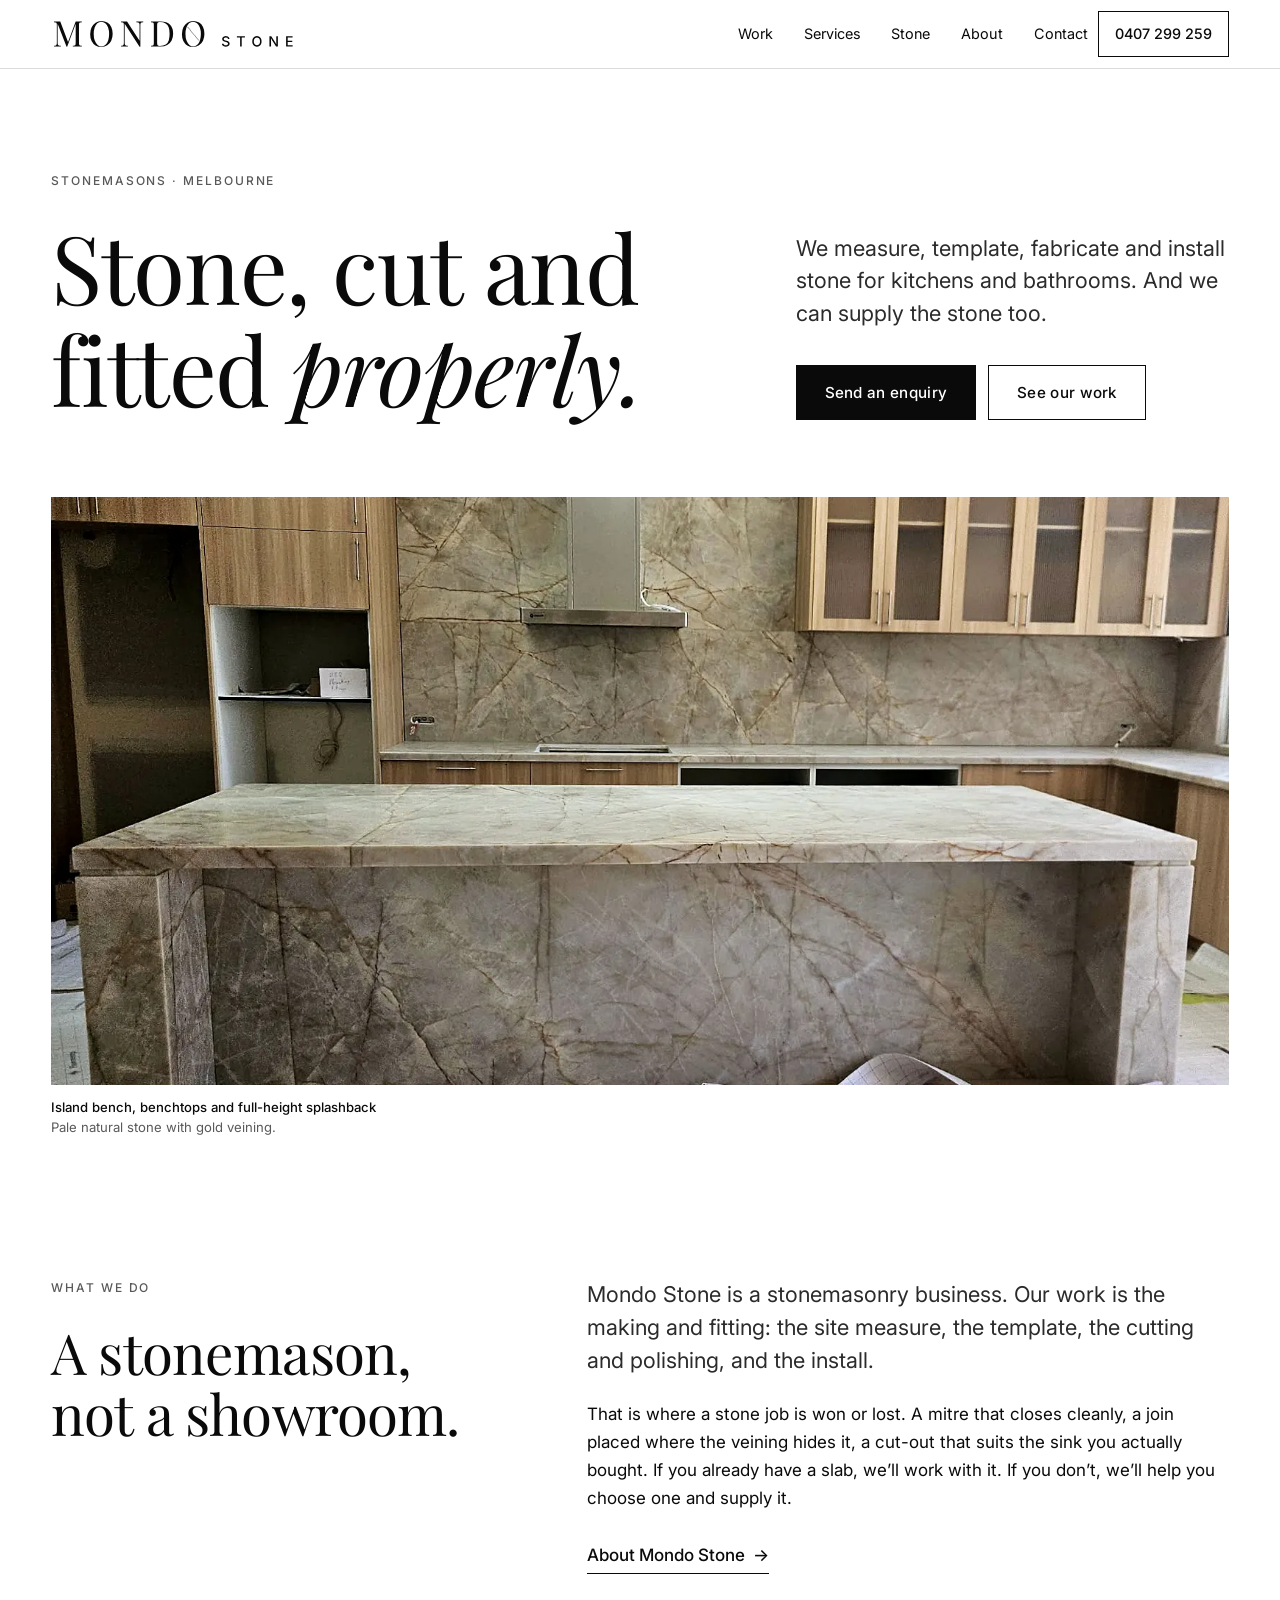
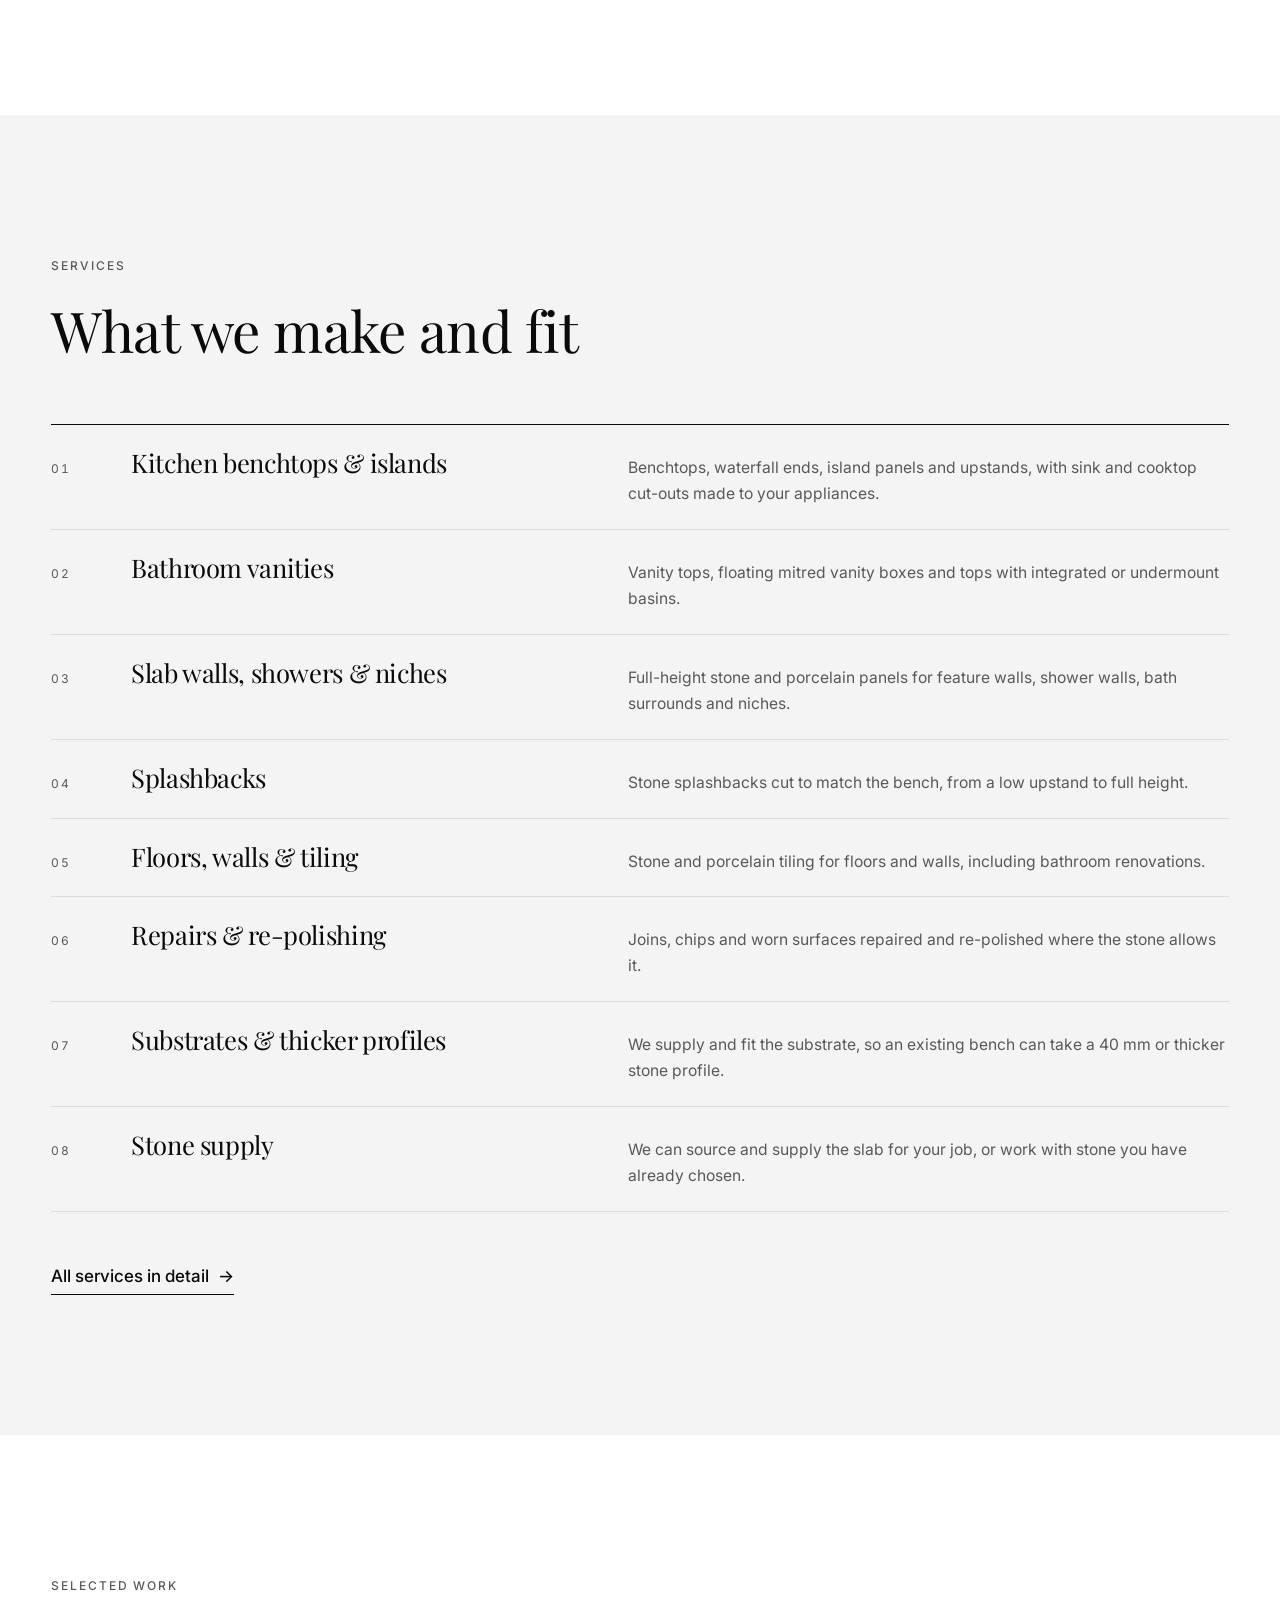
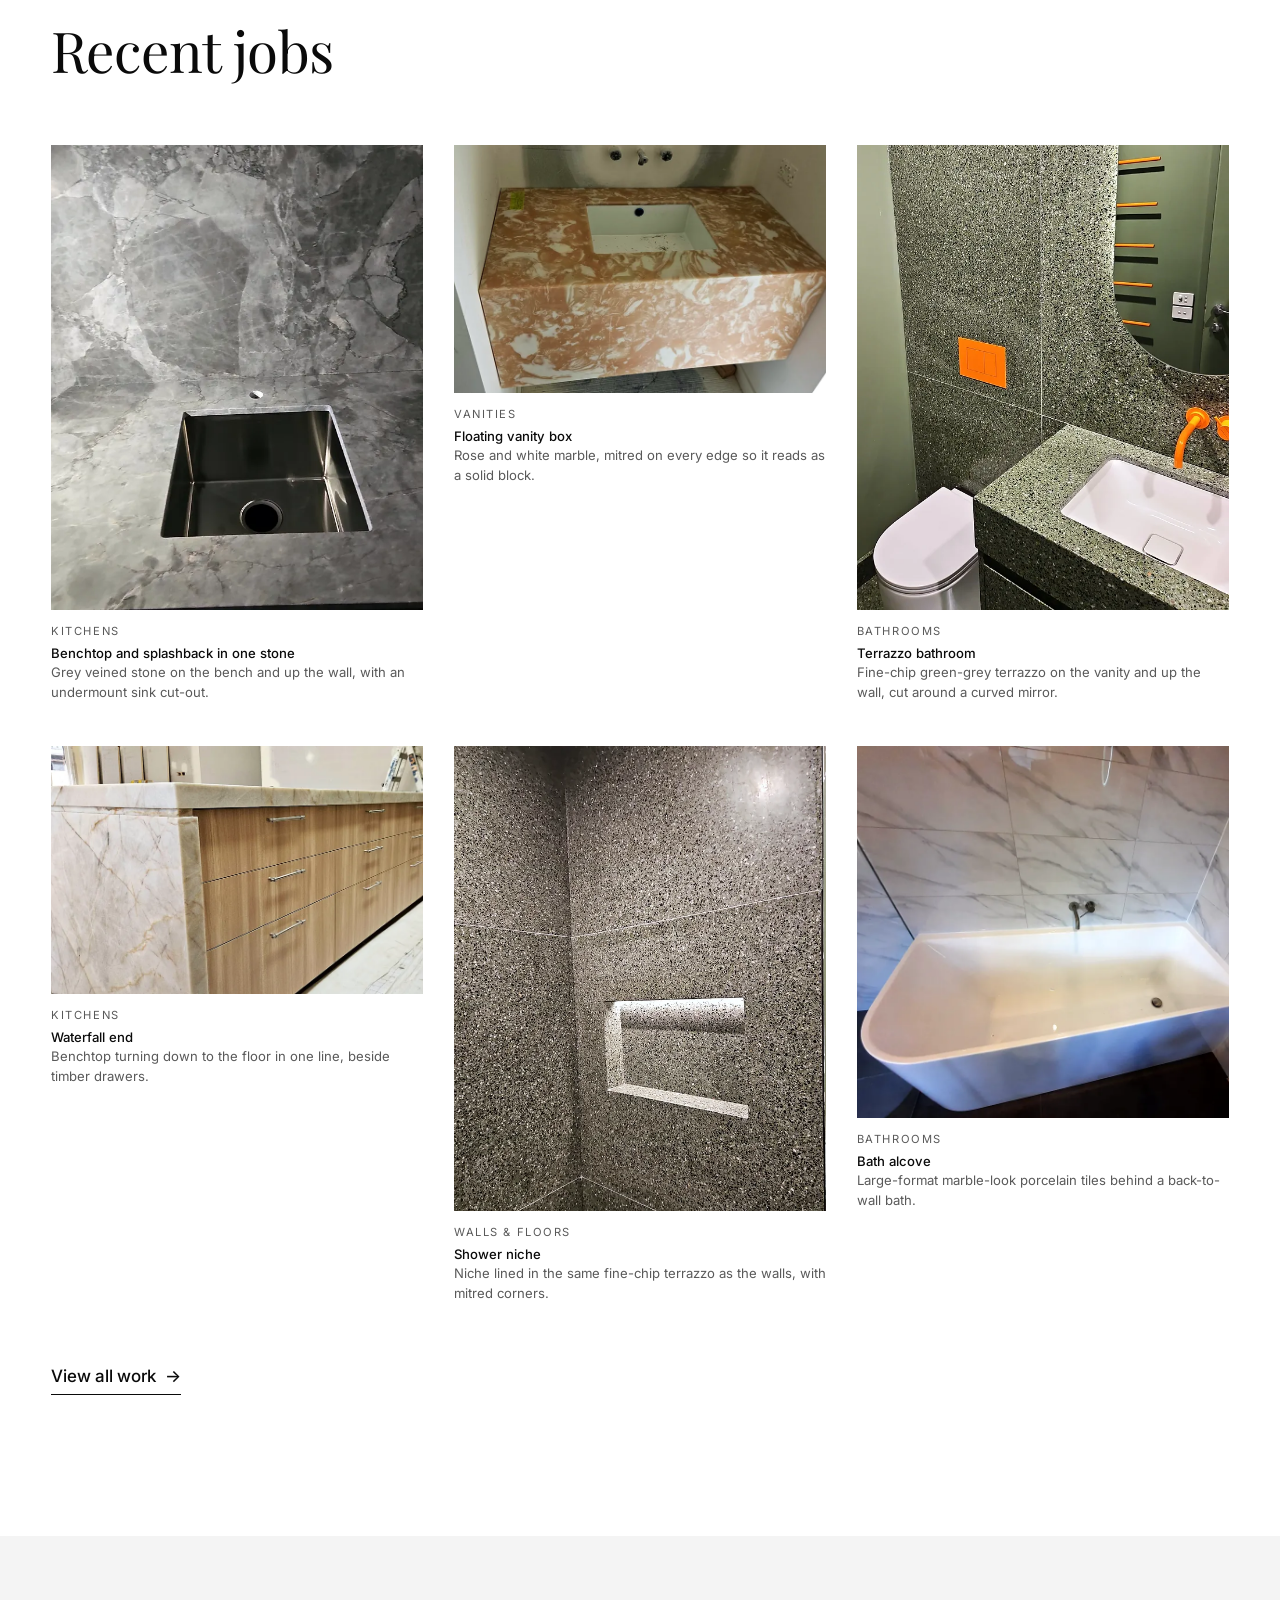
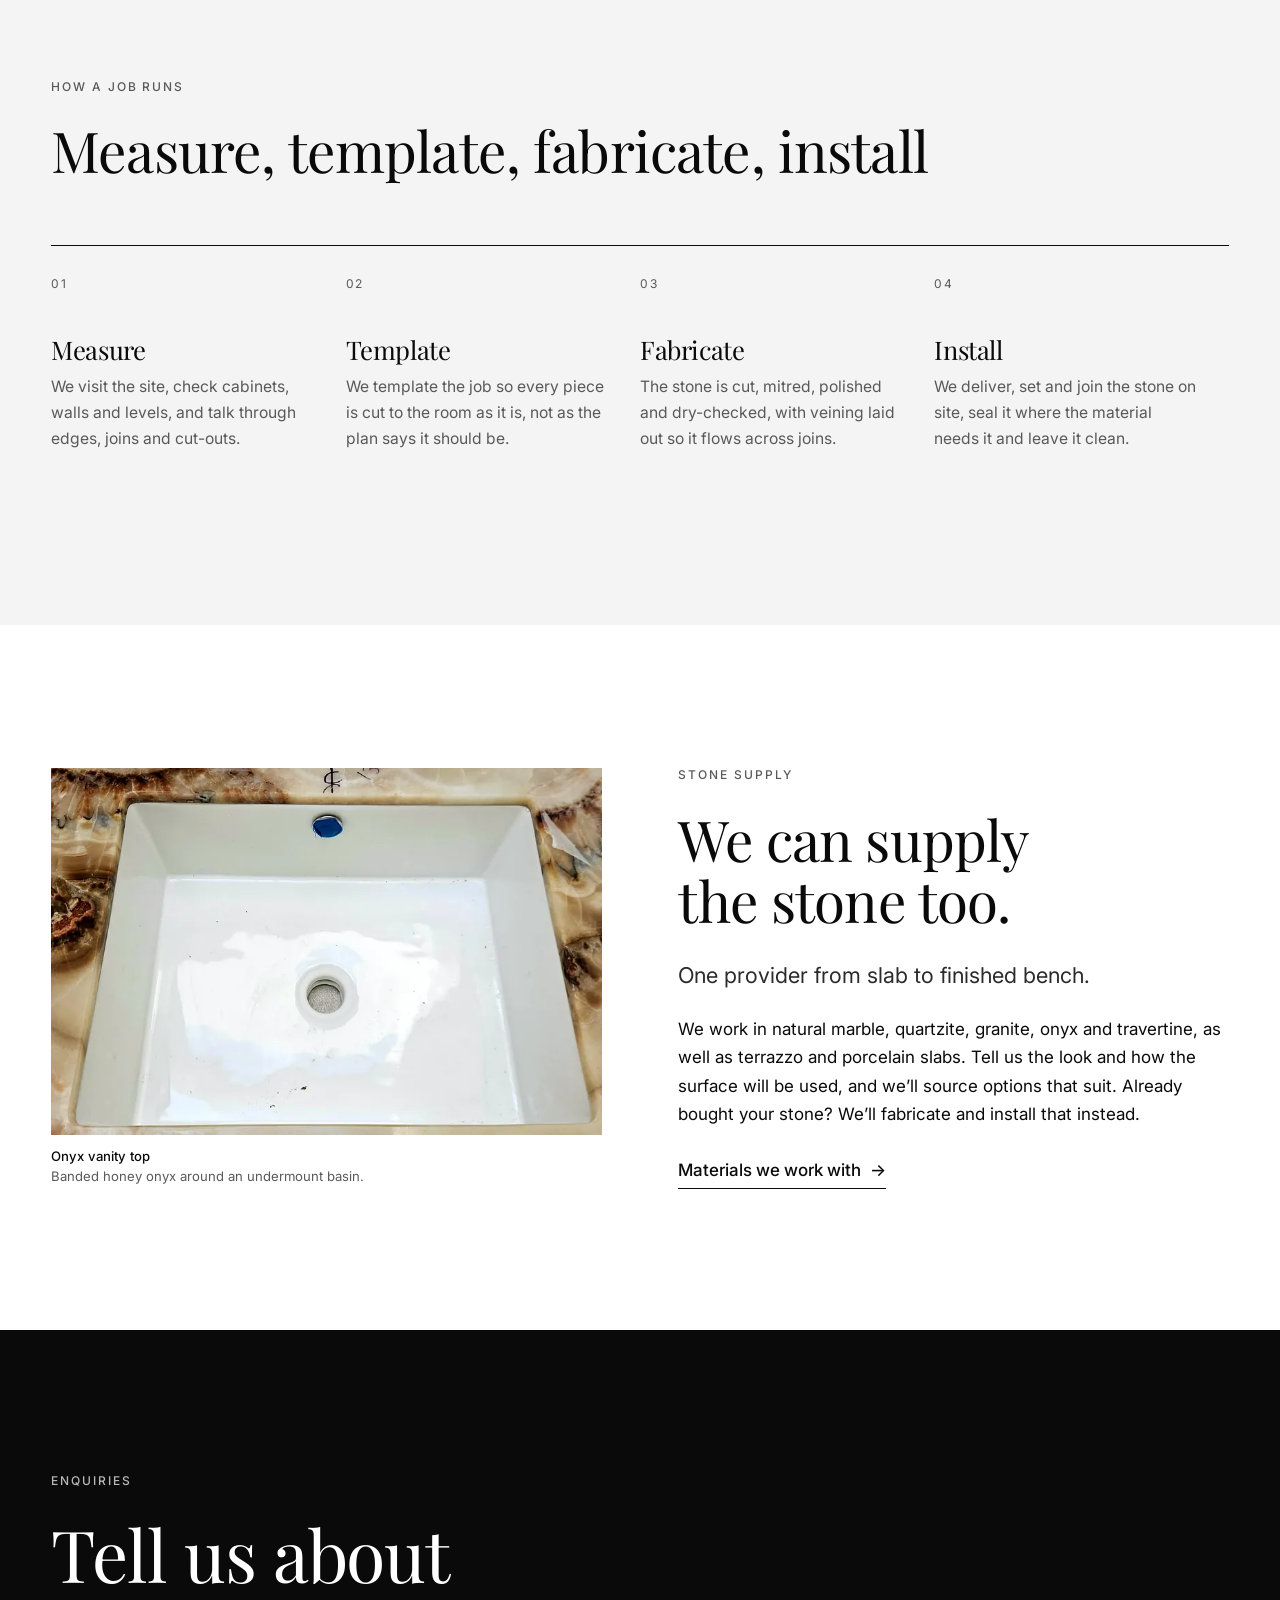
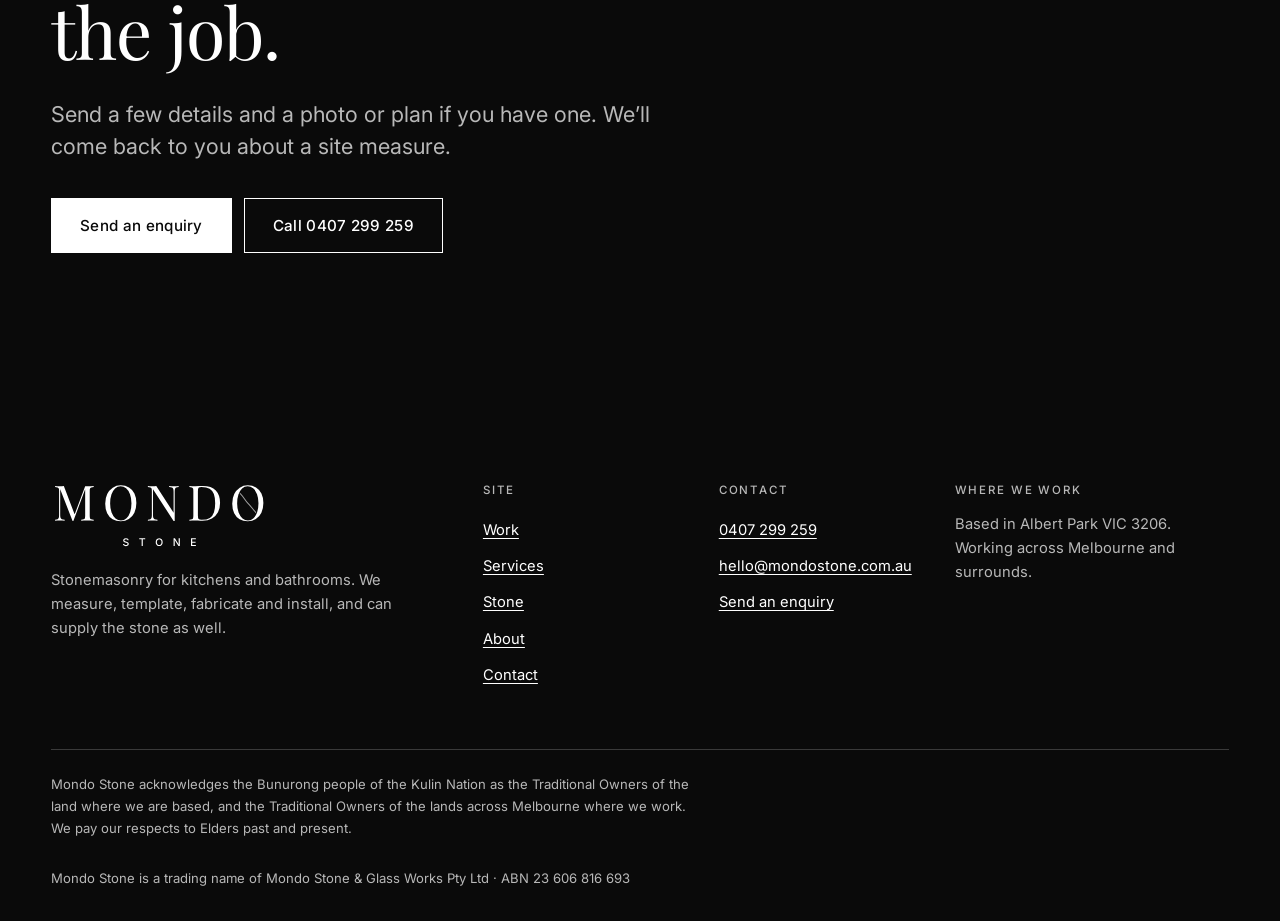
==== index.html @ 9816a2b5 "Mondo Stone website preview (noindex) Co-Authored-By: Claude Opus 5.5 <noreply@anthropic.com>" ====
<!doctype html>
<html lang="en-AU">
<head>
<meta charset="utf-8">
<meta name="robots" content="noindex, nofollow">
<meta name="viewport" content="width=device-width, initial-scale=1">
<title>Mondo Stone — Stonemasons, Melbourne | Benchtops, vanities &amp; slab walls</title>
<meta name="description" content="Mondo Stone measures, templates, fabricates and installs natural stone and porcelain benchtops, vanities, splashbacks and slab walls across Melbourne. We can supply the stone too.">
<!-- TODO confirm domain: https://mondostone.com.au is a placeholder used in canonical, Open Graph, JSON-LD, robots.txt and sitemap.xml -->
<link rel="canonical" href="https://mondostone.com.au/">
<meta name="theme-color" content="#ffffff">
<meta property="og:type" content="website">
<meta property="og:site_name" content="Mondo Stone">
<meta property="og:locale" content="en_AU">
<meta property="og:title" content="Mondo Stone — Stonemasons, Melbourne | Benchtops, vanities &amp;amp; slab walls">
<meta property="og:description" content="Mondo Stone measures, templates, fabricates and installs natural stone and porcelain benchtops, vanities, splashbacks and slab walls across Melbourne. We can supply the stone too.">
<meta property="og:url" content="https://mondostone.com.au/">
<meta property="og:image" content="https://mondostone.com.au/images/og-image.jpg">
<meta property="og:image:width" content="1200">
<meta property="og:image:height" content="630">
<meta property="og:image:alt" content="Kitchen island, benchtops and splashback in pale gold-veined stone, installed by Mondo Stone">
<meta name="twitter:card" content="summary_large_image">
<link rel="icon" href="favicon.svg" type="image/svg+xml">
<link rel="preconnect" href="https://fonts.googleapis.com">
<link rel="preconnect" href="https://fonts.gstatic.com" crossorigin>
<link href="https://fonts.googleapis.com/css2?family=Inter:wght@400;500;600&amp;family=Playfair+Display:ital,wght@0,400;1,400&amp;display=swap" rel="stylesheet">
<link rel="stylesheet" href="css/site.css">
<script type="application/ld+json">{
 "@context": "https://schema.org",
 "@type": "LocalBusiness",
 "@id": "https://mondostone.com.au/#business",
 "name": "Mondo Stone",
 "url": "https://mondostone.com.au",
 "telephone": "+61407299259",
 "description": "Stonemasonry in Melbourne: measure, template, fabricate and install natural stone and porcelain benchtops, vanities, splashbacks and slab walls. Stone supplied on request.",
 "image": "https://mondostone.com.au/images/og-image.jpg",
 "address": {
  "@type": "PostalAddress",
  "addressLocality": "Albert Park",
  "addressRegion": "VIC",
  "postalCode": "3206",
  "addressCountry": "AU"
 },
 "areaServed": {
  "@type": "City",
  "name": "Melbourne"
 },
 "taxID": "ABN 23 606 816 693"
}</script>
</head>
<body>
<a class="skip" href="#main">Skip to content</a>
<header class="site-header">
  <div class="wrap">
    <a class="brand" href="index.html"><img src="images/logo/mondo-stone-logo-inline.svg" alt="Mondo Stone, home" width="244" height="28"></a>
    <div class="header-right">
      <nav class="nav" id="site-nav" aria-label="Main"><ul><li><a href="work.html">Work</a></li><li><a href="services.html">Services</a></li><li><a href="stone.html">Stone</a></li><li><a href="about.html">About</a></li><li><a href="contact.html">Contact</a></li></ul></nav>
      <a class="header-phone" href="tel:+61407299259" aria-label="Call Mondo Stone on 0407 299 259">0407 299 259</a>
      <button class="menu-toggle" type="button" aria-controls="site-nav" aria-expanded="false" aria-label="Menu"><svg viewBox="0 0 24 24" fill="none" stroke="currentColor" stroke-width="1.5" aria-hidden="true"><path d="M3 7h18M3 12h18M3 17h18"/></svg></button>
    </div>
  </div>
</header>
<main id="main">
<section class="hero" aria-labelledby="hero-h">
  <div class="wrap">
    <div class="hero-grid">
      <div>
        <span class="label">Stonemasons · Melbourne</span>
        <h1 id="hero-h">Stone, cut and fitted <em>properly.</em></h1>
      </div>
      <div>
        <p class="lede">We measure, template, fabricate and install stone for kitchens and bathrooms. And we can supply the stone too.</p>
        <div class="btn-row"><a class="btn" href="contact.html">Send an enquiry</a><a class="btn btn--ghost" href="work.html">See our work</a></div>
      </div>
    </div>
  </div>
  <figure class="hero-figure wrap">
    <picture><source type="image/webp" srcset="images/kitchen-island-stone-splashback-800.webp 800w, images/kitchen-island-stone-splashback.webp 1600w" sizes="(min-width:1280px) 1170px, 100vw"><img src="images/kitchen-island-stone-splashback.jpg" srcset="images/kitchen-island-stone-splashback-800.jpg 800w, images/kitchen-island-stone-splashback.jpg 1600w" sizes="(min-width:1280px) 1170px, 100vw" width="1600" height="800" alt="Kitchen with a long island bench, perimeter benchtops and a full-height splashback in pale stone with gold veining, set against timber cabinetry." fetchpriority="high" decoding="async"></picture>
    <figcaption><strong>Island bench, benchtops and full-height splashback</strong>Pale natural stone with gold veining.</figcaption>
  </figure>
</section>

<section class="section" aria-labelledby="intro-h">
  <div class="wrap split">
    <div><span class="label">What we do</span><h2 id="intro-h">A stonemason, not a showroom.</h2></div>
    <div>
      <p class="lede">Mondo Stone is a stonemasonry business. Our work is the making and fitting: the site measure, the template, the cutting and polishing, and the install.</p>
      <p style="margin-top:1.5rem">That is where a stone job is won or lost. A mitre that closes cleanly, a join placed where the veining hides it, a cut-out that suits the sink you actually bought. If you already have a slab, we’ll work with it. If you don’t, we’ll help you choose one and supply it.</p>
      <p><a class="arrow-link" href="about.html">About Mondo Stone</a></p>
    </div>
  </div>
</section>

<section class="section section--alt" aria-labelledby="services-h">
  <div class="wrap">
    <span class="label">Services</span>
    <h2 id="services-h" style="margin-bottom:clamp(32px,5vw,64px)">What we make and fit</h2>
    <ol class="index-list"><li class="reveal"><span class="n" aria-hidden="true">01</span><h3>Kitchen benchtops &amp; islands</h3><p>Benchtops, waterfall ends, island panels and upstands, with sink and cooktop cut-outs made to your appliances.</p></li><li class="reveal"><span class="n" aria-hidden="true">02</span><h3>Bathroom vanities</h3><p>Vanity tops, floating mitred vanity boxes and tops with integrated or undermount basins.</p></li><li class="reveal"><span class="n" aria-hidden="true">03</span><h3>Slab walls, showers &amp; niches</h3><p>Full-height stone and porcelain panels for feature walls, shower walls, bath surrounds and niches.</p></li><li class="reveal"><span class="n" aria-hidden="true">04</span><h3>Splashbacks</h3><p>Stone splashbacks cut to match the bench, from a low upstand to full height.</p></li><li class="reveal"><span class="n" aria-hidden="true">05</span><h3>Floors, walls &amp; tiling</h3><p>Stone and porcelain tiling for floors and walls, including bathroom renovations.</p></li><li class="reveal"><span class="n" aria-hidden="true">06</span><h3>Repairs &amp; re-polishing</h3><p>Joins, chips and worn surfaces repaired and re-polished where the stone allows it.</p></li><li class="reveal"><span class="n" aria-hidden="true">07</span><h3>Substrates &amp; thicker profiles</h3><p>We supply and fit the substrate, so an existing bench can take a 40&nbsp;mm or thicker stone profile.</p></li><li class="reveal"><span class="n" aria-hidden="true">08</span><h3>Stone supply</h3><p>We can source and supply the slab for your job, or work with stone you have already chosen.</p></li></ol>
    <p style="margin-top:2.5rem"><a class="arrow-link" href="services.html">All services in detail</a></p>
  </div>
</section>

<section class="section" aria-labelledby="work-h">
  <div class="wrap">
    <span class="label">Selected work</span>
    <h2 id="work-h" style="margin-bottom:clamp(32px,5vw,64px)">Recent jobs</h2>
    <div class="work-grid">
      <figure class="card reveal" data-cats="kitchens walls"><button type="button" class="card-media ar-4-5" data-lightbox="images/grey-stone-benchtop-undermount-sink.jpg" data-caption="Benchtop and splashback in one stone — Grey veined stone on the bench and up the wall, with an undermount sink cut-out." aria-label="Enlarge photo: Benchtop and splashback in one stone"><picture><source type="image/webp" srcset="images/grey-stone-benchtop-undermount-sink-800.webp 640w, images/grey-stone-benchtop-undermount-sink.webp 1244w" sizes="(min-width:1000px) 33vw, (min-width:600px) 50vw, 100vw"><img src="images/grey-stone-benchtop-undermount-sink.jpg" srcset="images/grey-stone-benchtop-undermount-sink-800.jpg 640w, images/grey-stone-benchtop-undermount-sink.jpg 1244w" sizes="(min-width:1000px) 33vw, (min-width:600px) 50vw, 100vw" width="1244" height="1555" alt="Grey veined stone benchtop with a square undermount steel sink and a matching full-height stone splashback." loading="lazy" decoding="async"></picture></button><figcaption><span class="card-tag">Kitchens</span><strong>Benchtop and splashback in one stone</strong>Grey veined stone on the bench and up the wall, with an undermount sink cut-out.</figcaption></figure><figure class="card reveal" data-cats="vanities bathrooms"><button type="button" class="card-media ar-3-2" data-lightbox="images/rose-marble-floating-vanity.jpg" data-caption="Floating vanity box — Rose and white marble, mitred on every edge so it reads as a solid block." aria-label="Enlarge photo: Floating vanity box"><picture><source type="image/webp" srcset="images/rose-marble-floating-vanity-800.webp 800w, images/rose-marble-floating-vanity.webp 1419w" sizes="(min-width:1000px) 33vw, (min-width:600px) 50vw, 100vw"><img src="images/rose-marble-floating-vanity.jpg" srcset="images/rose-marble-floating-vanity-800.jpg 800w, images/rose-marble-floating-vanity.jpg 1419w" sizes="(min-width:1000px) 33vw, (min-width:600px) 50vw, 100vw" width="1419" height="946" alt="Wall-hung vanity box in rose-pink and white marble with mitred edges and a rectangular undermount basin." loading="lazy" decoding="async"></picture></button><figcaption><span class="card-tag">Vanities</span><strong>Floating vanity box</strong>Rose and white marble, mitred on every edge so it reads as a solid block.</figcaption></figure><figure class="card reveal" data-cats="bathrooms vanities walls"><button type="button" class="card-media ar-4-5" data-lightbox="images/terrazzo-bathroom-vanity-wall.jpg" data-caption="Terrazzo bathroom — Fine-chip green-grey terrazzo on the vanity and up the wall, cut around a curved mirror." aria-label="Enlarge photo: Terrazzo bathroom"><picture><source type="image/webp" srcset="images/terrazzo-bathroom-vanity-wall-800.webp 640w, images/terrazzo-bathroom-vanity-wall.webp 1229w" sizes="(min-width:1000px) 33vw, (min-width:600px) 50vw, 100vw"><img src="images/terrazzo-bathroom-vanity-wall.jpg" srcset="images/terrazzo-bathroom-vanity-wall-800.jpg 640w, images/terrazzo-bathroom-vanity-wall.jpg 1229w" sizes="(min-width:1000px) 33vw, (min-width:600px) 50vw, 100vw" width="1229" height="1536" alt="Bathroom with a green-grey terrazzo vanity and matching wall panels cut around a curved mirror, with orange tapware." loading="lazy" decoding="async"></picture></button><figcaption><span class="card-tag">Bathrooms</span><strong>Terrazzo bathroom</strong>Fine-chip green-grey terrazzo on the vanity and up the wall, cut around a curved mirror.</figcaption></figure><figure class="card reveal" data-cats="kitchens"><button type="button" class="card-media ar-3-2" data-lightbox="images/waterfall-end-timber-drawers.jpg" data-caption="Waterfall end — Benchtop turning down to the floor in one line, beside timber drawers." aria-label="Enlarge photo: Waterfall end"><picture><source type="image/webp" srcset="images/waterfall-end-timber-drawers-800.webp 800w, images/waterfall-end-timber-drawers.webp 1419w" sizes="(min-width:1000px) 33vw, (min-width:600px) 50vw, 100vw"><img src="images/waterfall-end-timber-drawers.jpg" srcset="images/waterfall-end-timber-drawers-800.jpg 800w, images/waterfall-end-timber-drawers.jpg 1419w" sizes="(min-width:1000px) 33vw, (min-width:600px) 50vw, 100vw" width="1419" height="946" alt="Pale veined stone benchtop with a waterfall end running to the floor next to a bank of timber drawers." loading="lazy" decoding="async"></picture></button><figcaption><span class="card-tag">Kitchens</span><strong>Waterfall end</strong>Benchtop turning down to the floor in one line, beside timber drawers.</figcaption></figure><figure class="card reveal" data-cats="walls bathrooms"><button type="button" class="card-media ar-4-5" data-lightbox="images/terrazzo-shower-niche.jpg" data-caption="Shower niche — Niche lined in the same fine-chip terrazzo as the walls, with mitred corners." aria-label="Enlarge photo: Shower niche"><picture><source type="image/webp" srcset="images/terrazzo-shower-niche-800.webp 640w, images/terrazzo-shower-niche.webp 1280w" sizes="(min-width:1000px) 33vw, (min-width:600px) 50vw, 100vw"><img src="images/terrazzo-shower-niche.jpg" srcset="images/terrazzo-shower-niche-800.jpg 640w, images/terrazzo-shower-niche.jpg 1280w" sizes="(min-width:1000px) 33vw, (min-width:600px) 50vw, 100vw" width="1280" height="1600" alt="Shower walls in fine-chip grey terrazzo with a recessed niche lined in the same material." loading="lazy" decoding="async"></picture></button><figcaption><span class="card-tag">Walls &amp; floors</span><strong>Shower niche</strong>Niche lined in the same fine-chip terrazzo as the walls, with mitred corners.</figcaption></figure><figure class="card reveal" data-cats="bathrooms walls"><button type="button" class="card-media ar-1-1" data-lightbox="images/marble-look-tile-bath-wall.jpg" data-caption="Bath alcove — Large-format marble-look porcelain tiles behind a back-to-wall bath." aria-label="Enlarge photo: Bath alcove"><picture><source type="image/webp" srcset="images/marble-look-tile-bath-wall-800.webp 800w, images/marble-look-tile-bath-wall.webp 1395w" sizes="(min-width:1000px) 33vw, (min-width:600px) 50vw, 100vw"><img src="images/marble-look-tile-bath-wall.jpg" srcset="images/marble-look-tile-bath-wall-800.jpg 800w, images/marble-look-tile-bath-wall.jpg 1395w" sizes="(min-width:1000px) 33vw, (min-width:600px) 50vw, 100vw" width="1395" height="1395" alt="White back-to-wall bath in front of large marble-look porcelain wall tiles with grey veining." loading="lazy" decoding="async"></picture></button><figcaption><span class="card-tag">Bathrooms</span><strong>Bath alcove</strong>Large-format marble-look porcelain tiles behind a back-to-wall bath.</figcaption></figure>
    </div>
    <p style="margin-top:3rem"><a class="arrow-link" href="work.html">View all work</a></p>
  </div>
</section>

<section class="section section--alt" aria-labelledby="process-h">
  <div class="wrap">
    <span class="label">How a job runs</span>
    <h2 id="process-h" style="margin-bottom:clamp(32px,5vw,64px)">Measure, template, fabricate, install</h2>
    <ol class="steps">
  <li class="reveal"><h3>Measure</h3><p>We visit the site, check cabinets, walls and levels, and talk through edges, joins and cut-outs.</p></li>
  <li class="reveal"><h3>Template</h3><p>We template the job so every piece is cut to the room as it is, not as the plan says it should be.</p></li>
  <li class="reveal"><h3>Fabricate</h3><p>The stone is cut, mitred, polished and dry-checked, with veining laid out so it flows across joins.</p></li>
  <li class="reveal"><h3>Install</h3><p>We deliver, set and join the stone on site, seal it where the material needs it and leave it clean.</p></li>
</ol>
  </div>
</section>

<section class="section" aria-labelledby="supply-h">
  <div class="wrap split split--even">
    <figure class="reveal"><picture><source type="image/webp" srcset="images/onyx-vanity-basin-detail-800.webp 800w, images/onyx-vanity-basin-detail.webp 1419w" sizes="(min-width:900px) 50vw, 100vw"><img src="images/onyx-vanity-basin-detail.jpg" srcset="images/onyx-vanity-basin-detail-800.jpg 800w, images/onyx-vanity-basin-detail.jpg 1419w" sizes="(min-width:900px) 50vw, 100vw" width="1419" height="946" alt="Top-down view of a white rectangular basin set under a banded honey and cream onyx vanity top." loading="lazy" decoding="async"></picture><figcaption><strong>Onyx vanity top</strong>Banded honey onyx around an undermount basin.</figcaption></figure>
    <div>
      <span class="label">Stone supply</span>
      <h2 id="supply-h">We can supply the stone too.</h2>
      <p class="lede" style="margin-top:1.75rem">One provider from slab to finished bench.</p>
      <p style="margin-top:1.25rem">We work in natural marble, quartzite, granite, onyx and travertine, as well as terrazzo and porcelain slabs. Tell us the look and how the surface will be used, and we’ll source options that suit. Already bought your stone? We’ll fabricate and install that instead.</p>
      <p><a class="arrow-link" href="stone.html">Materials we work with</a></p>
    </div>
  </div>
</section>

<section class="section section--ink cta on-ink" aria-labelledby="cta-h">
  <div class="wrap">
    <span class="label">Enquiries</span>
    <h2 id="cta-h">Tell us about the job.</h2>
    <p class="lede" style="color:var(--on-ink-muted);margin-top:1.75rem">Send a few details and a photo or plan if you have one. We’ll come back to you about a site measure.</p>
    <div class="btn-row"><a class="btn" href="contact.html">Send an enquiry</a><a class="btn btn--ghost" href="tel:+61407299259">Call 0407 299 259</a></div>
  </div>
</section>
</main>
<footer class="site-footer">
  <div class="wrap">
    <div class="footer-grid">
      <div>
        <p class="footer-brand"><img src="images/logo/mondo-stone-logo-white.svg" alt="Mondo Stone" width="216" height="64"></p>
        <p>Stonemasonry for kitchens and bathrooms. We measure, template, fabricate and install, and can supply the stone as well.</p>
      </div>
      <div>
        <h2>Site</h2>
        <ul><li><a href="work.html">Work</a></li><li><a href="services.html">Services</a></li><li><a href="stone.html">Stone</a></li><li><a href="about.html">About</a></li><li><a href="contact.html">Contact</a></li></ul>
      </div>
      <div>
        <h2>Contact</h2>
        <ul>
          <li><a href="tel:+61407299259">0407 299 259</a></li>
          <li><!-- TODO confirm email --><a href="mailto:hello@mondostone.com.au">hello@mondostone.com.au</a></li>
          <li><a href="contact.html">Send an enquiry</a></li>
        </ul>
      </div>
      <div>
        <h2>Where we work</h2>
        <p>Based in Albert Park VIC 3206.<br>Working across Melbourne and surrounds.</p>
      </div>
    </div>
    <div class="footer-base">
      <p>Mondo Stone acknowledges the Bunurong people of the Kulin Nation as the Traditional Owners of the land where we are based, and the Traditional Owners of the lands across Melbourne where we work. We pay our respects to Elders past and present.</p>
      <p>Mondo Stone is a trading name of Mondo Stone &amp; Glass Works Pty Ltd · ABN 23 606 816 693</p>
    </div>
  </div>
</footer>
<script src="js/site.js" defer></script>
</body>
</html>
---- css/site.css ----
/* Mondo Stone — shared stylesheet. Black, white and greys only; the stone photography supplies the colour. */
:root {
  --ink: #0a0a0a;
  --ink-soft: #2b2b2b;
  --muted: #595959;      /* 7:1 on white */
  --line: #dcdcdc;
  --line-strong: #0a0a0a;
  --paper: #ffffff;
  --paper-alt: #f4f4f4;
  --on-ink: #ffffff;
  --on-ink-muted: #b8b8b8; /* 10:1 on ink */
  --serif: "Playfair Display", "Iowan Old Style", "Palatino Linotype", Georgia, serif;
  --sans: "Inter", "Helvetica Neue", Helvetica, Arial, system-ui, sans-serif;
  --wrap: 1280px;
  --gutter: clamp(20px, 4vw, 56px);
  --space-section: clamp(72px, 11vw, 160px);
  --ease: cubic-bezier(.2, .7, .2, 1);
}

*, *::before, *::after { box-sizing: border-box; }
html { -webkit-text-size-adjust: 100%; scroll-behavior: smooth; }
body {
  margin: 0;
  background: var(--paper);
  color: var(--ink);
  font-family: var(--sans);
  font-size: 1.0625rem;
  line-height: 1.65;
  -webkit-font-smoothing: antialiased;
  overflow-x: hidden;
}
img { display: block; max-width: 100%; height: auto; background: var(--paper-alt); }
a { color: inherit; text-underline-offset: 0.2em; text-decoration-thickness: 1px; }
a:hover { text-decoration-thickness: 2px; }
:focus-visible { outline: 2px solid var(--ink); outline-offset: 3px; }
.on-ink :focus-visible, .lightbox :focus-visible { outline-color: var(--on-ink); }
h1, h2, h3 { font-family: var(--serif); font-weight: 400; line-height: 1.08; letter-spacing: -0.015em; margin: 0; text-wrap: balance; }
h1 { font-size: clamp(2.6rem, 7.4vw, 6.5rem); }
h2 { font-size: clamp(2rem, 4.4vw, 3.6rem); }
h3 { font-size: clamp(1.35rem, 2vw, 1.7rem); line-height: 1.2; }
p { margin: 0 0 1.1em; max-width: 62ch; }
p:last-child { margin-bottom: 0; }
em { font-style: italic; }

.wrap { width: 100%; max-width: var(--wrap); margin: 0 auto; padding: 0 var(--gutter); }
.section { padding: var(--space-section) 0; }
.section--tight { padding: calc(var(--space-section) * .6) 0; }
.section--alt { background: var(--paper-alt); }
.section--ink { background: var(--ink); color: var(--on-ink); }
.section--ink .label, .section--ink .muted { color: var(--on-ink-muted); }
.rule { border: 0; border-top: 1px solid var(--line); margin: 0; }
.label {
  font-family: var(--sans); font-size: .75rem; font-weight: 500; letter-spacing: .16em;
  text-transform: uppercase; color: var(--muted); margin: 0 0 1.5rem; display: block;
}
.lede { font-size: clamp(1.15rem, 1.7vw, 1.4rem); line-height: 1.5; color: var(--ink-soft); max-width: 46ch; }
.muted { color: var(--muted); }
.visually-hidden { position: absolute; width: 1px; height: 1px; margin: -1px; padding: 0; overflow: hidden; clip: rect(0 0 0 0); white-space: nowrap; border: 0; }
.skip { position: absolute; left: 12px; top: -60px; background: var(--ink); color: var(--on-ink); padding: 12px 16px; z-index: 200; }
.skip:focus { top: 12px; }

/* Header */
.site-header { position: sticky; top: 0; z-index: 50; background: rgba(255,255,255,.96); border-bottom: 1px solid var(--line); }
.site-header .wrap { display: flex; align-items: center; justify-content: space-between; gap: 16px; min-height: 68px; }
.brand { display: inline-flex; align-items: center; padding: 10px 0; line-height: 0; }
.brand img { height: 28px; width: auto; display: block; background: none; }
.nav { display: flex; align-items: center; gap: clamp(16px, 2.4vw, 36px); }
.nav ul { display: flex; gap: clamp(16px, 2.4vw, 36px); list-style: none; margin: 0; padding: 0; }
.nav a { font-size: .9rem; text-decoration: none; padding: 12px 0; display: inline-block; border-bottom: 1px solid transparent; transition: border-color .2s var(--ease); }
.nav a:hover, .nav a[aria-current="page"] { border-bottom-color: var(--ink); }
.header-phone { font-size: .9rem; font-weight: 500; text-decoration: none; white-space: nowrap; border: 1px solid var(--ink); padding: 10px 16px; min-height: 44px; display: inline-flex; align-items: center; transition: background .2s var(--ease), color .2s var(--ease); }
.header-phone:hover { background: var(--ink); color: var(--on-ink); }
.header-right { display: flex; align-items: center; gap: 10px; }
.menu-toggle { display: none; width: 44px; height: 44px; border: 1px solid var(--line); background: none; padding: 0; cursor: pointer; align-items: center; justify-content: center; color: var(--ink); }
.menu-toggle svg { width: 20px; height: 20px; }
@media (max-width: 860px) {
  .menu-toggle { display: inline-flex; }
  .nav { position: absolute; left: 0; right: 0; top: 100%; background: var(--paper); border-bottom: 1px solid var(--line); display: none; padding: 8px var(--gutter) 20px; }
  .nav.is-open { display: block; }
  .nav ul { flex-direction: column; gap: 0; }
  .nav li { border-bottom: 1px solid var(--line); }
  .nav li:last-child { border-bottom: 0; }
  .nav a { display: block; padding: 14px 0; font-size: 1.05rem; border-bottom: 0; }
  .nav a[aria-current="page"] { font-weight: 600; }
}
@media (max-width: 400px) {
  .brand img { height: 20px; }
  .header-phone { padding: 10px 10px; font-size: .85rem; }
}

/* Buttons */
.btn { display: inline-flex; align-items: center; justify-content: center; gap: 10px; min-height: 52px; padding: 14px 28px; font-family: var(--sans); font-size: .95rem; font-weight: 500; letter-spacing: .02em; text-decoration: none; border: 1px solid var(--ink); background: var(--ink); color: var(--on-ink); cursor: pointer; transition: background .2s var(--ease), color .2s var(--ease); }
.btn:hover { background: var(--paper); color: var(--ink); }
.btn--ghost { background: transparent; color: var(--ink); }
.btn--ghost:hover { background: var(--ink); color: var(--on-ink); }
.section--ink .btn { background: var(--on-ink); color: var(--ink); border-color: var(--on-ink); }
.section--ink .btn:hover { background: transparent; color: var(--on-ink); }
.section--ink .btn--ghost { background: transparent; color: var(--on-ink); }
.section--ink .btn--ghost:hover { background: var(--on-ink); color: var(--ink); }
.btn-row { display: flex; flex-wrap: wrap; gap: 12px; margin-top: 2.2rem; }
.arrow-link { font-weight: 500; text-decoration: none; border-bottom: 1px solid var(--ink); padding: 10px 0 4px; display: inline-block; }
.arrow-link::after { content: "\2192"; display: inline-block; margin-left: .5em; transition: transform .2s var(--ease); }
.arrow-link:hover::after { transform: translateX(4px); }

/* Hero */
.hero { padding: clamp(48px, 8vw, 120px) 0 0; }
.hero-grid { display: grid; grid-template-columns: 1fr; gap: clamp(28px, 4vw, 56px); align-items: end; }
@media (min-width: 900px) { .hero-grid { grid-template-columns: 1.6fr 1fr; } }
.hero h1 em { font-style: italic; }
.hero-figure { margin: clamp(40px, 6vw, 88px) auto 0; }
.hero-figure img { width: 100%; }
.page-head { padding: clamp(56px, 9vw, 130px) 0 clamp(40px, 6vw, 80px); }
.page-head h1 { font-size: clamp(2.5rem, 6.4vw, 5.25rem); max-width: 16ch; }
.page-head .lede { margin-top: 1.75rem; }

figure { margin: 0; }
figcaption { font-size: .82rem; line-height: 1.5; color: var(--muted); padding-top: .8rem; max-width: 60ch; }
figcaption strong { color: var(--ink); font-weight: 500; display: block; }

/* Two column editorial */
.split { display: grid; gap: clamp(32px, 6vw, 96px); grid-template-columns: 1fr; }
@media (min-width: 900px) { .split { grid-template-columns: 5fr 7fr; } .split--even { grid-template-columns: 1fr 1fr; align-items: center; } }

/* Numbered list of services */
.index-list { list-style: none; margin: 0; padding: 0; border-top: 1px solid var(--line-strong); }
.index-list li { display: grid; grid-template-columns: 3rem 1fr; gap: 8px 16px; padding: 22px 0; border-bottom: 1px solid var(--line); }
.index-list .n { font-size: .75rem; letter-spacing: .12em; color: var(--muted); padding-top: .55rem; font-variant-numeric: tabular-nums; }
.index-list h3 { margin-bottom: .35rem; }
.index-list p { color: var(--muted); font-size: .98rem; }
@media (min-width: 720px) { .index-list li { grid-template-columns: 4rem 1fr 1.25fr; align-items: baseline; } .index-list h3 { margin: 0; } }
.section--ink .index-list { border-top-color: var(--on-ink); }
.section--ink .index-list li { border-bottom-color: #3a3a3a; }
.section--ink .index-list .n, .section--ink .index-list p { color: var(--on-ink-muted); }

/* Work grid */
.work-grid { display: grid; grid-template-columns: 1fr; gap: clamp(28px, 3.4vw, 52px) clamp(16px, 2.4vw, 36px); }
@media (min-width: 600px) { .work-grid { grid-template-columns: repeat(2, 1fr); } }
@media (min-width: 1000px) { .work-grid { grid-template-columns: repeat(3, 1fr); } }
.work-grid--feature { align-items: start; }
@media (min-width: 1000px) { .work-grid--feature > :nth-child(1) { grid-column: span 2; } }
.card[hidden] { display: none; }
.card-media { position: relative; display: block; width: 100%; padding: 0; border: 0; background: var(--paper-alt); cursor: zoom-in; overflow: hidden; text-align: left; color: inherit; }
.card-media img { width: 100%; height: 100%; object-fit: cover; transition: transform .5s var(--ease); }
.card-media:hover img { transform: scale(1.025); }
.ar-3-2 { aspect-ratio: 3 / 2; } .ar-4-5 { aspect-ratio: 4 / 5; } .ar-1-1 { aspect-ratio: 1 / 1; } .ar-2-1 { aspect-ratio: 2 / 1; }
.card-tag { font-size: .7rem; letter-spacing: .14em; text-transform: uppercase; color: var(--muted); display: block; margin-bottom: .25rem; }

.filters { display: flex; flex-wrap: wrap; gap: 8px; margin: 0 0 clamp(28px, 4vw, 48px); padding: 0; list-style: none; }
.filter { min-height: 44px; padding: 10px 18px; font: inherit; font-size: .9rem; background: var(--paper); color: var(--ink); border: 1px solid var(--line); cursor: pointer; transition: background .2s var(--ease), color .2s var(--ease), border-color .2s var(--ease); }
.filter:hover { border-color: var(--ink); }
.filter[aria-pressed="true"] { background: var(--ink); color: var(--on-ink); border-color: var(--ink); }
.filter-status { font-size: .85rem; color: var(--muted); margin: 0 0 1.5rem; }

/* Process */
.steps { list-style: none; margin: 0; padding: 0; display: grid; grid-template-columns: 1fr; counter-reset: step; }
@media (min-width: 700px) { .steps { grid-template-columns: repeat(2, 1fr); } }
@media (min-width: 1100px) { .steps { grid-template-columns: repeat(4, 1fr); } }
.steps li { counter-increment: step; padding: 28px 28px 32px 0; border-top: 1px solid var(--line-strong); }
.steps li::before { content: "0" counter(step); display: block; font-size: .75rem; letter-spacing: .14em; color: var(--muted); margin-bottom: 2.5rem; }
.steps h3 { margin-bottom: .6rem; }
.steps p { font-size: .98rem; color: var(--muted); }

/* Service blocks */
.service { display: grid; grid-template-columns: 1fr; gap: clamp(24px, 5vw, 80px); padding: clamp(48px, 7vw, 96px) 0; border-top: 1px solid var(--line); align-items: center; }
@media (min-width: 900px) { .service { grid-template-columns: 1fr 1fr; } .service:nth-of-type(even) .service-media { order: 2; } }
.service h2 { font-size: clamp(1.8rem, 3.4vw, 2.75rem); margin-bottom: 1.25rem; }
.service ul, .plain-list { list-style: none; padding: 0; margin: 1.5rem 0 0; border-top: 1px solid var(--line); }
.service li, .plain-list li { padding: 12px 0; border-bottom: 1px solid var(--line); font-size: .98rem; }

/* Materials */
.materials { margin: 0; border-top: 1px solid var(--line-strong); }
.material { display: grid; grid-template-columns: 1fr; gap: 8px 32px; padding: 30px 0; border-bottom: 1px solid var(--line); }
@media (min-width: 800px) { .material { grid-template-columns: 1fr 2fr; } }
.material dt { font-family: var(--serif); font-size: clamp(1.6rem, 2.6vw, 2.2rem); line-height: 1.15; }
.material dd { margin: 0; }
.material dd p + p { color: var(--muted); font-size: .98rem; }
.note { border: 1px solid var(--line-strong); padding: clamp(24px, 3.4vw, 44px); }
.note h2 { font-size: clamp(1.5rem, 2.4vw, 2rem); margin-bottom: 1rem; }

/* Form */
.form { display: grid; gap: 22px; grid-template-columns: 1fr; }
@media (min-width: 640px) { .form { grid-template-columns: 1fr 1fr; } .form .full { grid-column: 1 / -1; } }
.field label { display: block; font-size: .85rem; font-weight: 500; margin-bottom: 8px; }
.field .hint { display: block; font-size: .82rem; color: var(--muted); margin-top: 6px; }
.field input, .field select, .field textarea { width: 100%; min-height: 52px; padding: 13px 14px; font: inherit; font-size: 1rem; color: var(--ink); background: var(--paper); border: 1px solid #8a8a8a; border-radius: 0; appearance: none; -webkit-appearance: none; }
.field select { background-image: url("data:image/svg+xml,%3Csvg xmlns='http://www.w3.org/2000/svg' width='12' height='8' viewBox='0 0 12 8'%3E%3Cpath d='M1 1l5 5 5-5' fill='none' stroke='%230a0a0a' stroke-width='1.5'/%3E%3C/svg%3E"); background-repeat: no-repeat; background-position: right 16px center; padding-right: 44px; }
.field textarea { min-height: 150px; resize: vertical; }
.field input:focus, .field select:focus, .field textarea:focus { outline: 2px solid var(--ink); outline-offset: 2px; border-color: var(--ink); }
.field [aria-invalid="true"] { border: 2px solid var(--ink); }
.field .error { display: block; font-size: .85rem; font-weight: 500; margin-top: 6px; }
.field .error::before { content: "\2715\00a0"; }
.form-status { padding: 16px 18px; border: 1px solid var(--ink); font-size: .95rem; }
.form-status:empty { display: none; }
.contact-list { list-style: none; margin: 0; padding: 0; border-top: 1px solid var(--line-strong); }
.contact-list li { padding: 20px 0; border-bottom: 1px solid var(--line); }
.contact-list .big { font-family: var(--serif); font-size: clamp(1.6rem, 3vw, 2.3rem); line-height: 1.2; text-decoration: none; display: inline-block; padding: 4px 0; }
.contact-list a.big:hover { text-decoration: underline; text-decoration-thickness: 1px; }

/* CTA band */
.cta h2 { font-size: clamp(2.2rem, 5.6vw, 4.75rem); max-width: 14ch; }
.cta .phone-big { font-family: var(--serif); font-size: clamp(1.8rem, 4vw, 3rem); text-decoration: none; border-bottom: 1px solid currentColor; display: inline-block; margin-top: 2rem; }

/* Footer */
.site-footer { background: var(--ink); color: var(--on-ink); padding: clamp(56px, 7vw, 96px) 0 32px; font-size: .92rem; }
.site-footer a { color: var(--on-ink); display: inline-block; padding: 6px 0; }
.footer-grid { display: grid; gap: 40px; grid-template-columns: 1fr; }
@media (min-width: 760px) { .footer-grid { grid-template-columns: 2fr 1fr 1fr 1.4fr; } }
.site-footer h2 { font-family: var(--sans); font-size: .72rem; font-weight: 500; letter-spacing: .16em; text-transform: uppercase; color: var(--on-ink-muted); margin-bottom: 1rem; }
.site-footer ul { list-style: none; margin: 0; padding: 0; }
.site-footer p { color: var(--on-ink-muted); }
.footer-brand { margin-bottom: 1.25rem; line-height: 0; }
.footer-brand img { height: 64px; width: auto; background: none; }
.footer-base { margin-top: 56px; padding-top: 24px; border-top: 1px solid #3a3a3a; display: grid; gap: 14px; color: var(--on-ink-muted); font-size: .82rem; }
.footer-base p { max-width: 80ch; }

/* Lightbox */
.lightbox { position: fixed; inset: 0; width: 100%; height: 100%; max-width: none; max-height: none; margin: 0; padding: 0; border: 0; background: rgba(0,0,0,.94); color: #fff; }
.lightbox::backdrop { background: rgba(0,0,0,.9); }
.lightbox[open] { display: grid; grid-template-rows: auto 1fr auto; }
.lb-bar { display: flex; justify-content: space-between; align-items: center; padding: 8px 12px 8px 20px; font-size: .85rem; color: var(--on-ink-muted); }
.lb-stage { display: flex; align-items: center; justify-content: center; min-height: 0; padding: 0 12px; }
.lb-stage img { max-width: 100%; max-height: 100%; width: auto; height: auto; object-fit: contain; background: transparent; }
.lb-caption { padding: 14px 20px 22px; font-size: .9rem; text-align: center; color: #e6e6e6; max-width: 80ch; margin: 0 auto; }
.lb-btn { width: 48px; height: 48px; background: none; border: 1px solid #5a5a5a; color: #fff; cursor: pointer; display: inline-flex; align-items: center; justify-content: center; }
.lb-btn:hover { background: #fff; color: #000; }
.lb-btn svg { width: 18px; height: 18px; }
.lb-nav { display: flex; gap: 8px; }

/* Reveal — only when JS is running and motion is allowed */
@media (prefers-reduced-motion: no-preference) {
  .js .reveal { opacity: 0; transform: translateY(14px); transition: opacity .5s var(--ease), transform .5s var(--ease); }
  .js .reveal.is-in { opacity: 1; transform: none; }
}
@media (prefers-reduced-motion: reduce) {
  html { scroll-behavior: auto; }
  *, *::before, *::after { transition-duration: .01ms !important; animation-duration: .01ms !important; }
  .card-media:hover img { transform: none; }
}
@media print { .site-header, .site-footer, .filters, .cta { display: none; } }
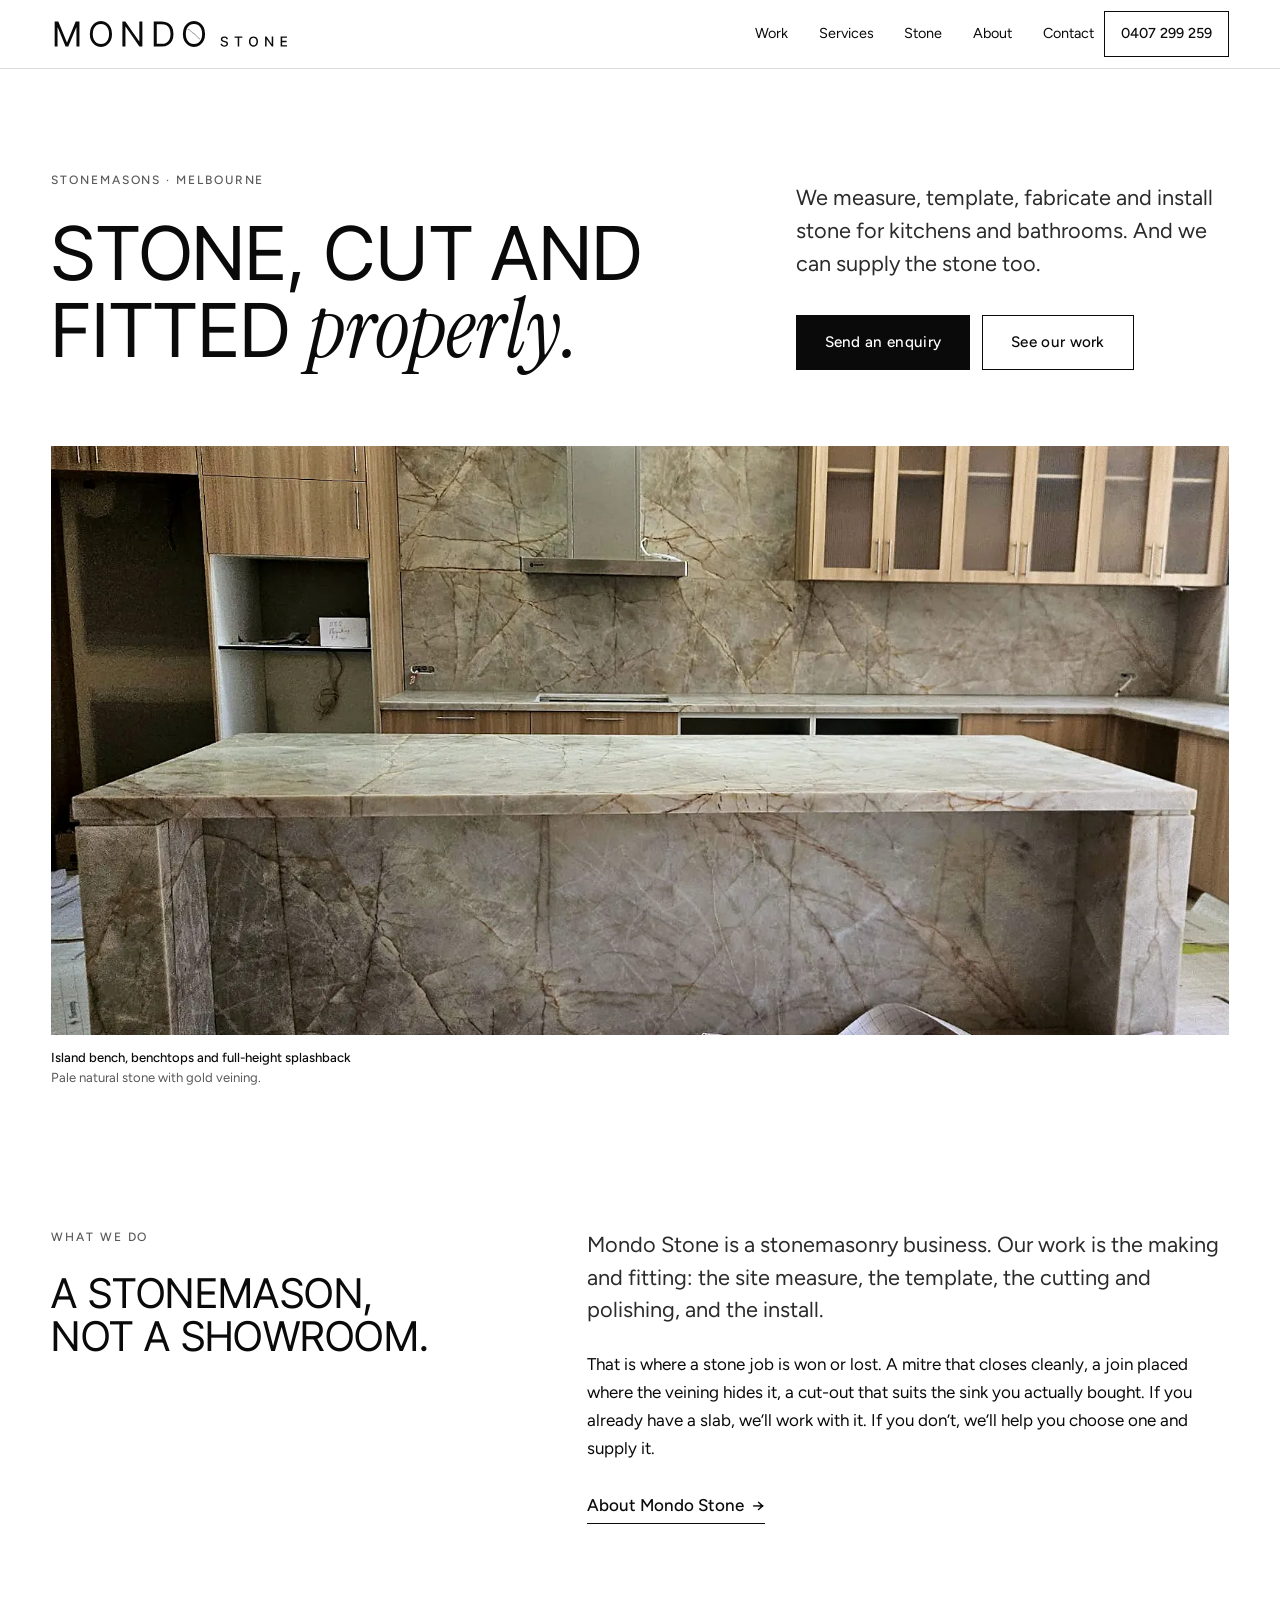
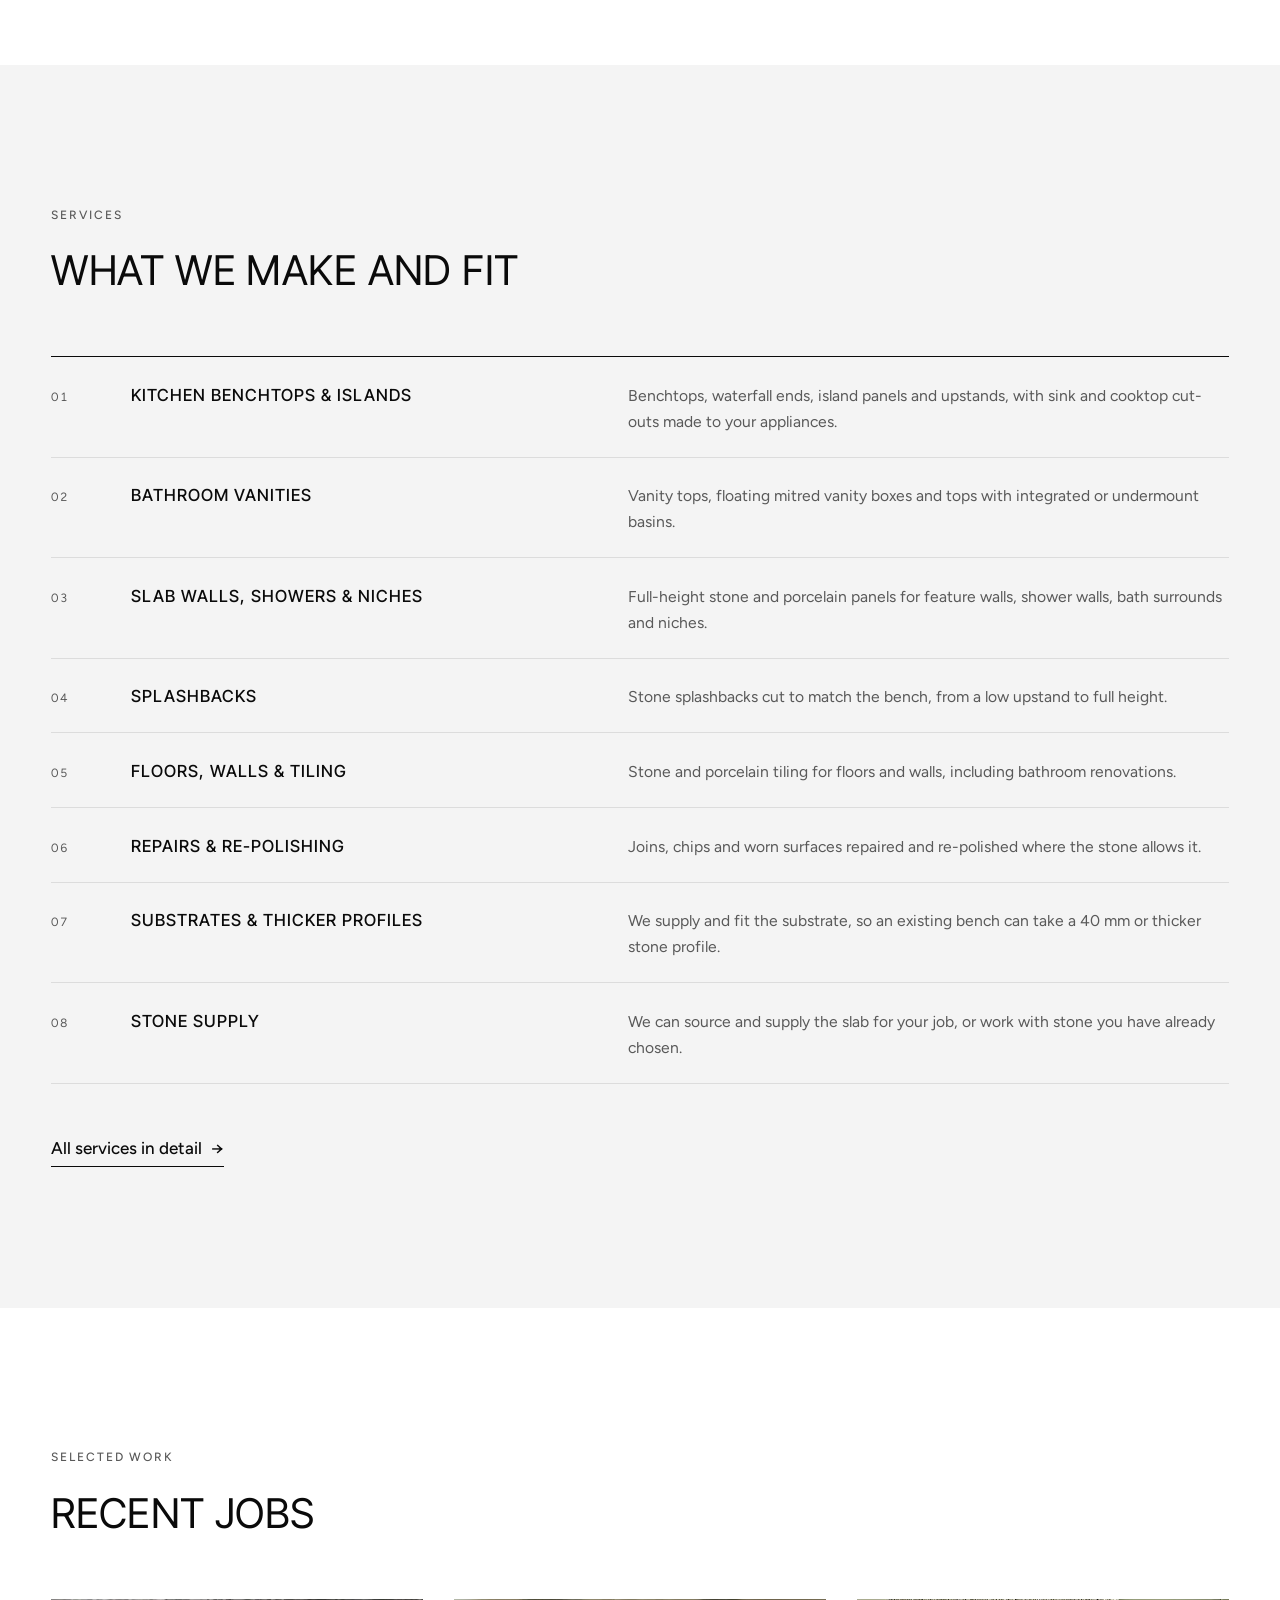
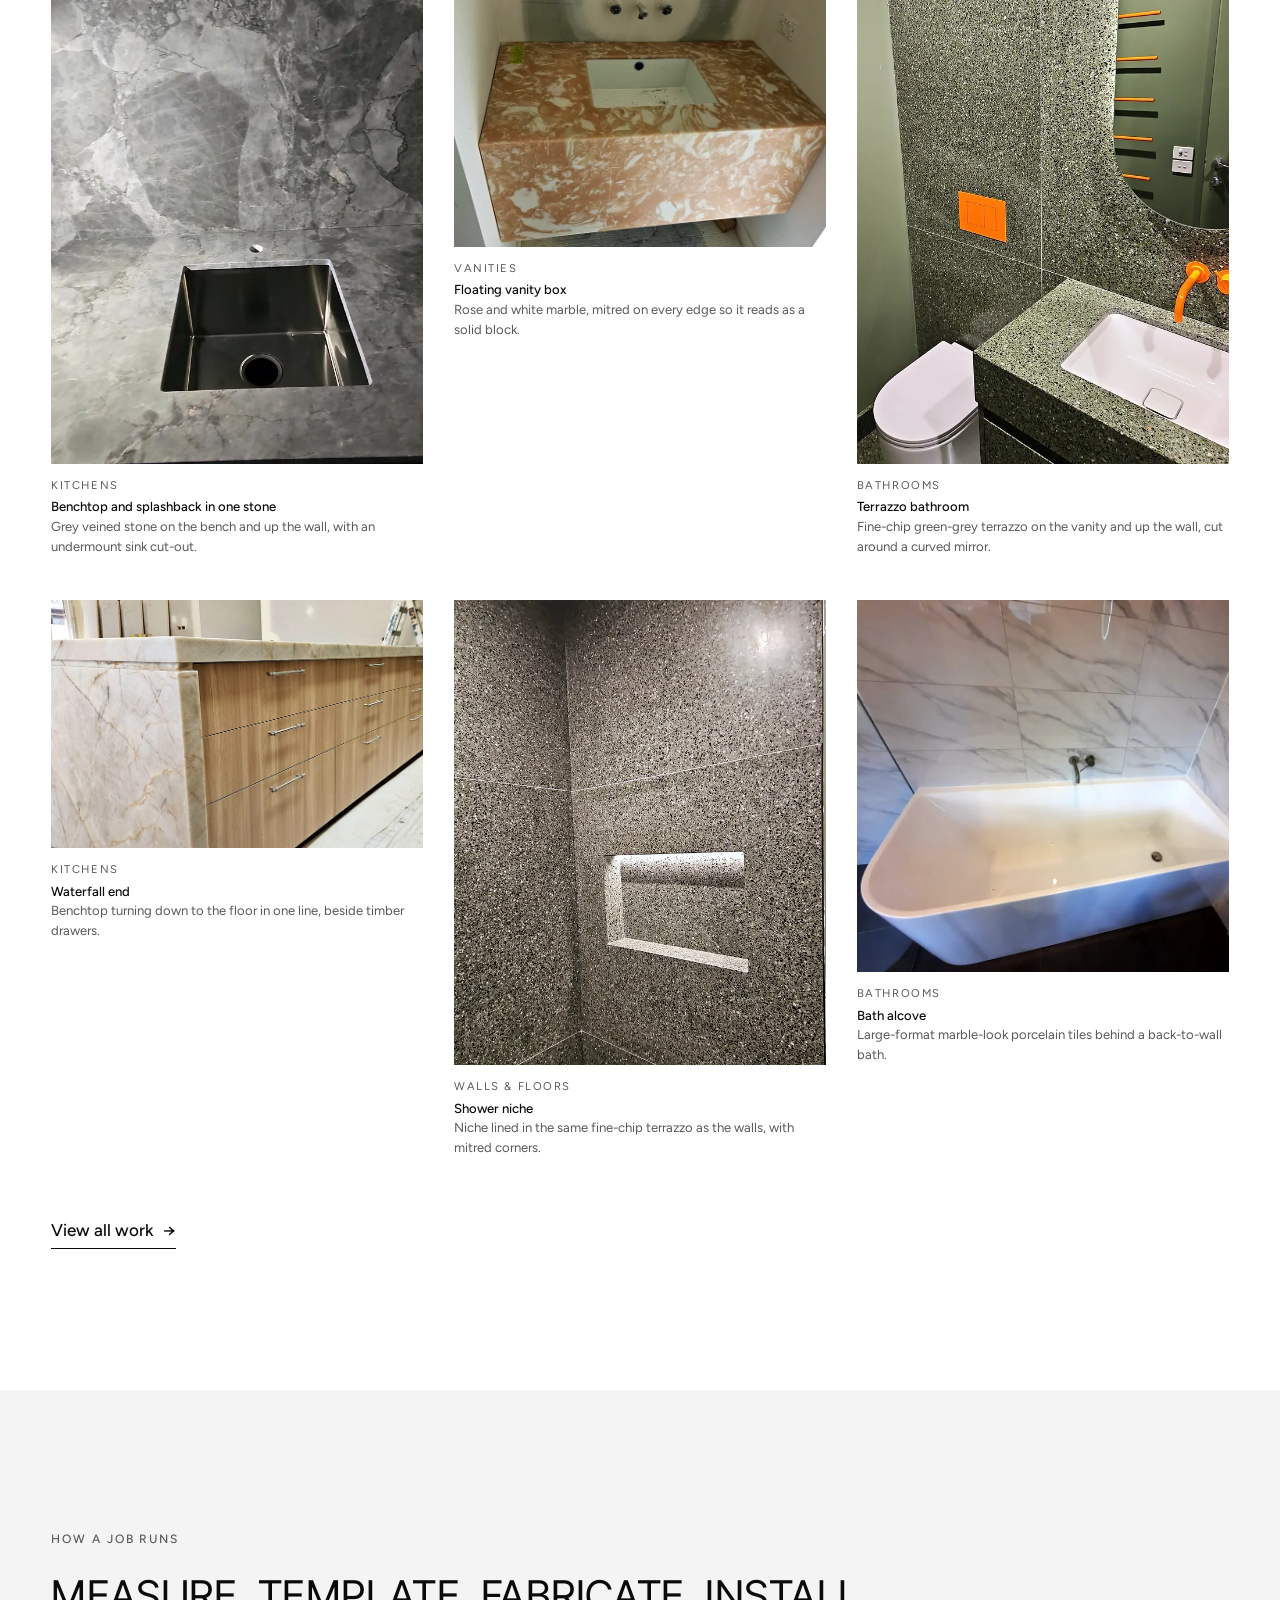
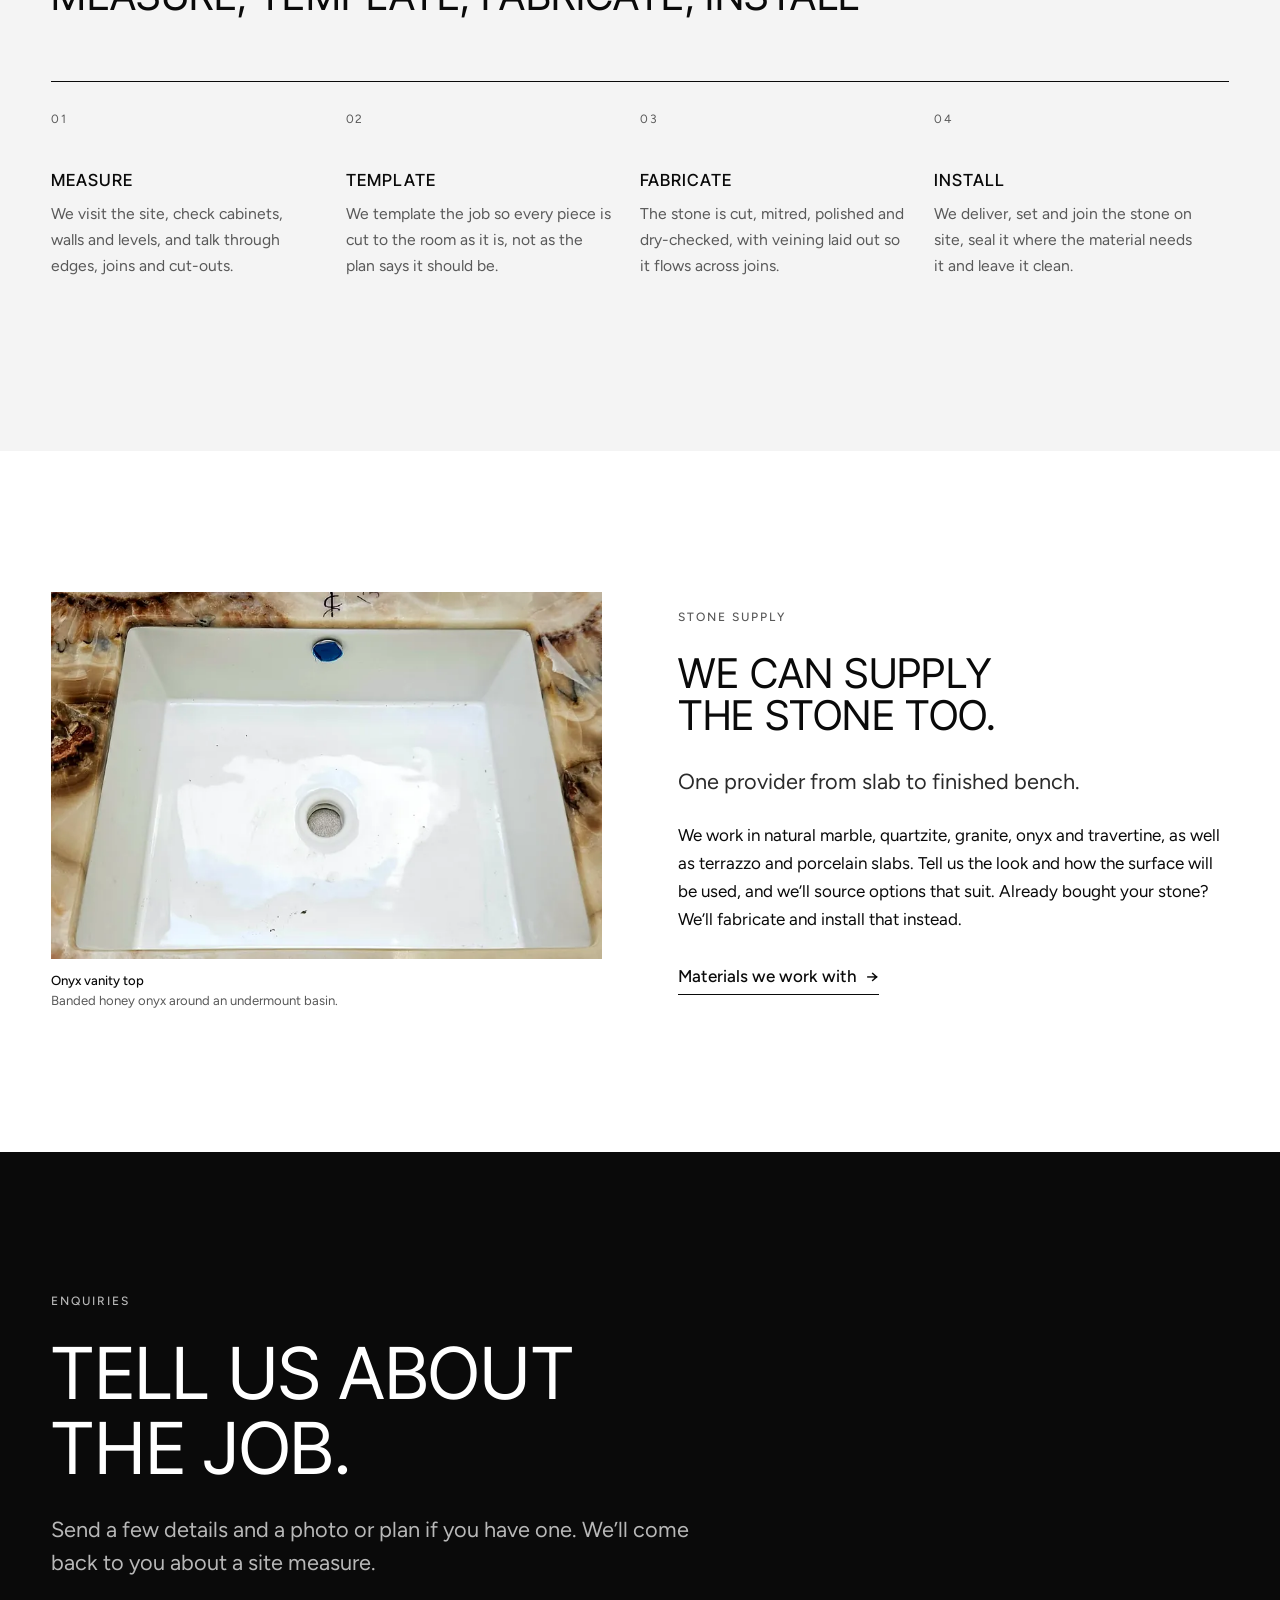
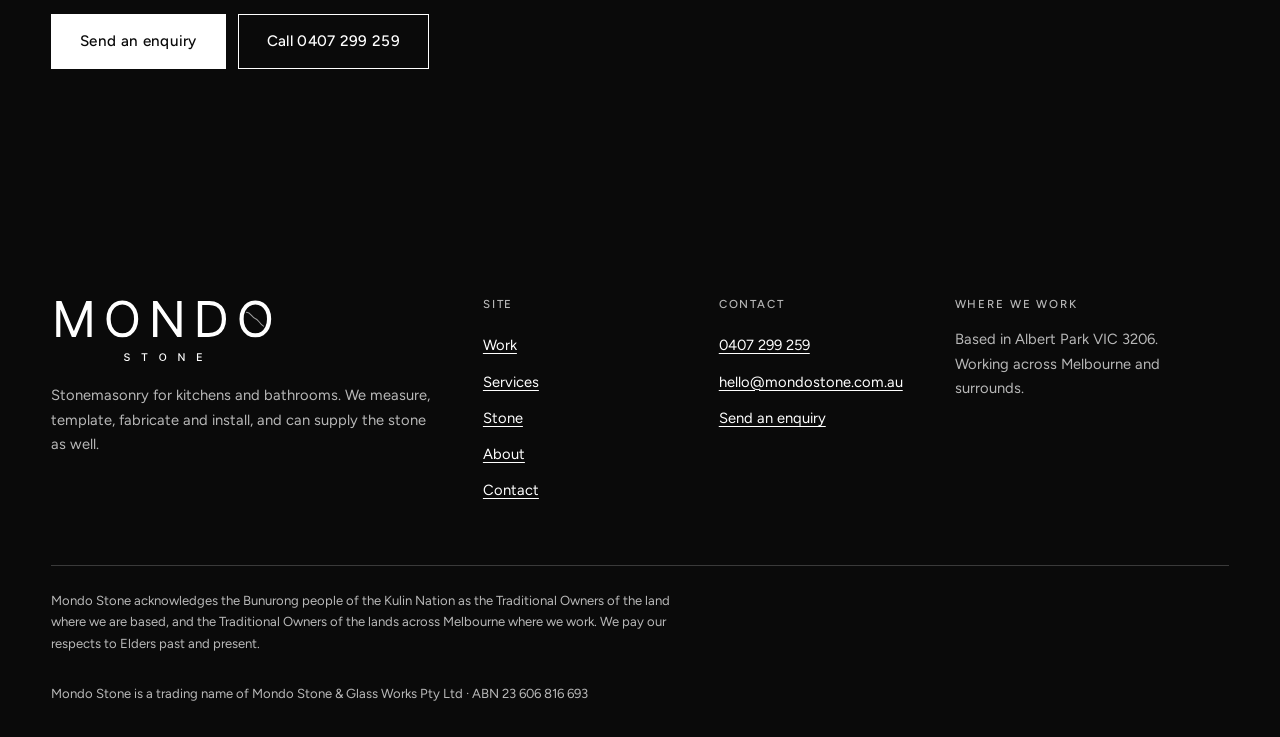
==== commit 74c49c23: "Update preview: modern fonts and logo Co-Authored-By: Claude Opus 5.5 <noreply@anthropic.com>" ====
--- a/index.html
+++ b/index.html
@@ -23,7 +23,7 @@
 <link rel="icon" href="favicon.svg" type="image/svg+xml">
 <link rel="preconnect" href="https://fonts.googleapis.com">
 <link rel="preconnect" href="https://fonts.gstatic.com" crossorigin>
-<link href="https://fonts.googleapis.com/css2?family=Inter:wght@400;500;600&amp;family=Playfair+Display:ital,wght@0,400;1,400&amp;display=swap" rel="stylesheet">
+<link href="https://fonts.googleapis.com/css2?family=Figtree:wght@400;500;600&amp;family=Inter+Tight:wght@400;500&amp;family=Instrument+Serif:ital@0;1&amp;display=swap" rel="stylesheet">
 <link rel="stylesheet" href="css/site.css">
 <script type="application/ld+json">{
  "@context": "https://schema.org",
@@ -52,7 +52,7 @@
 <a class="skip" href="#main">Skip to content</a>
 <header class="site-header">
   <div class="wrap">
-    <a class="brand" href="index.html"><img src="images/logo/mondo-stone-logo-inline.svg" alt="Mondo Stone, home" width="244" height="28"></a>
+    <a class="brand" href="index.html"><img src="images/logo/mondo-stone-logo-inline.svg" alt="Mondo Stone, home" width="238" height="28"></a>
     <div class="header-right">
       <nav class="nav" id="site-nav" aria-label="Main"><ul><li><a href="work.html">Work</a></li><li><a href="services.html">Services</a></li><li><a href="stone.html">Stone</a></li><li><a href="about.html">About</a></li><li><a href="contact.html">Contact</a></li></ul></nav>
       <a class="header-phone" href="tel:+61407299259" aria-label="Call Mondo Stone on 0407 299 259">0407 299 259</a>
@@ -150,7 +150,7 @@
   <div class="wrap">
     <div class="footer-grid">
       <div>
-        <p class="footer-brand"><img src="images/logo/mondo-stone-logo-white.svg" alt="Mondo Stone" width="216" height="64"></p>
+        <p class="footer-brand"><img src="images/logo/mondo-stone-logo-white.svg" alt="Mondo Stone" width="223" height="64"></p>
         <p>Stonemasonry for kitchens and bathrooms. We measure, template, fabricate and install, and can supply the stone as well.</p>
       </div>
       <div>
--- a/css/site.css
+++ b/css/site.css
@@ -9,8 +9,9 @@
   --paper-alt: #f4f4f4;
   --on-ink: #ffffff;
   --on-ink-muted: #b8b8b8; /* 10:1 on ink */
-  --serif: "Playfair Display", "Iowan Old Style", "Palatino Linotype", Georgia, serif;
-  --sans: "Inter", "Helvetica Neue", Helvetica, Arial, system-ui, sans-serif;
+  --display: "Inter Tight", "Helvetica Neue", Helvetica, Arial, sans-serif;
+  --serif: "Instrument Serif", "Iowan Old Style", Georgia, serif;
+  --sans: "Figtree", "Helvetica Neue", Helvetica, Arial, system-ui, sans-serif;
   --wrap: 1280px;
   --gutter: clamp(20px, 4vw, 56px);
   --space-section: clamp(72px, 11vw, 160px);
@@ -34,10 +35,10 @@
 a:hover { text-decoration-thickness: 2px; }
 :focus-visible { outline: 2px solid var(--ink); outline-offset: 3px; }
 .on-ink :focus-visible, .lightbox :focus-visible { outline-color: var(--on-ink); }
-h1, h2, h3 { font-family: var(--serif); font-weight: 400; line-height: 1.08; letter-spacing: -0.015em; margin: 0; text-wrap: balance; }
-h1 { font-size: clamp(2.6rem, 7.4vw, 6.5rem); }
-h2 { font-size: clamp(2rem, 4.4vw, 3.6rem); }
-h3 { font-size: clamp(1.35rem, 2vw, 1.7rem); line-height: 1.2; }
+h1, h2, h3 { font-family: var(--display); font-weight: 400; line-height: 1.04; letter-spacing: .01em; text-transform: uppercase; margin: 0; text-wrap: balance; }
+h1 { font-size: clamp(2.2rem, 5.8vw, 5rem); }
+h2 { font-size: clamp(1.6rem, 3.2vw, 2.7rem); }
+h3 { font-size: clamp(1rem, 1.3vw, 1.15rem); line-height: 1.3; letter-spacing: .06em; font-weight: 500; }
 p { margin: 0 0 1.1em; max-width: 62ch; }
 p:last-child { margin-bottom: 0; }
 em { font-style: italic; }
@@ -106,7 +107,7 @@
 .hero { padding: clamp(48px, 8vw, 120px) 0 0; }
 .hero-grid { display: grid; grid-template-columns: 1fr; gap: clamp(28px, 4vw, 56px); align-items: end; }
 @media (min-width: 900px) { .hero-grid { grid-template-columns: 1.6fr 1fr; } }
-.hero h1 em { font-style: italic; }
+h1 em, h2 em { font-family: var(--serif); font-style: italic; text-transform: none; letter-spacing: 0; font-size: 1.12em; line-height: .9; }
 .hero-figure { margin: clamp(40px, 6vw, 88px) auto 0; }
 .hero-figure img { width: 100%; }
 .page-head { padding: clamp(56px, 9vw, 130px) 0 clamp(40px, 6vw, 80px); }
@@ -171,7 +172,7 @@
 .materials { margin: 0; border-top: 1px solid var(--line-strong); }
 .material { display: grid; grid-template-columns: 1fr; gap: 8px 32px; padding: 30px 0; border-bottom: 1px solid var(--line); }
 @media (min-width: 800px) { .material { grid-template-columns: 1fr 2fr; } }
-.material dt { font-family: var(--serif); font-size: clamp(1.6rem, 2.6vw, 2.2rem); line-height: 1.15; }
+.material dt { font-family: var(--display); text-transform: uppercase; letter-spacing: .02em; font-size: clamp(1.6rem, 2.6vw, 2.2rem); line-height: 1.15; }
 .material dd { margin: 0; }
 .material dd p + p { color: var(--muted); font-size: .98rem; }
 .note { border: 1px solid var(--line-strong); padding: clamp(24px, 3.4vw, 44px); }
@@ -193,12 +194,12 @@
 .form-status:empty { display: none; }
 .contact-list { list-style: none; margin: 0; padding: 0; border-top: 1px solid var(--line-strong); }
 .contact-list li { padding: 20px 0; border-bottom: 1px solid var(--line); }
-.contact-list .big { font-family: var(--serif); font-size: clamp(1.6rem, 3vw, 2.3rem); line-height: 1.2; text-decoration: none; display: inline-block; padding: 4px 0; }
+.contact-list .big { font-family: var(--display); font-size: clamp(1.6rem, 3vw, 2.3rem); line-height: 1.2; text-decoration: none; display: inline-block; padding: 4px 0; }
 .contact-list a.big:hover { text-decoration: underline; text-decoration-thickness: 1px; }
 
 /* CTA band */
 .cta h2 { font-size: clamp(2.2rem, 5.6vw, 4.75rem); max-width: 14ch; }
-.cta .phone-big { font-family: var(--serif); font-size: clamp(1.8rem, 4vw, 3rem); text-decoration: none; border-bottom: 1px solid currentColor; display: inline-block; margin-top: 2rem; }
+.cta .phone-big { font-family: var(--display); font-size: clamp(1.8rem, 4vw, 3rem); text-decoration: none; border-bottom: 1px solid currentColor; display: inline-block; margin-top: 2rem; }
 
 /* Footer */
 .site-footer { background: var(--ink); color: var(--on-ink); padding: clamp(56px, 7vw, 96px) 0 32px; font-size: .92rem; }
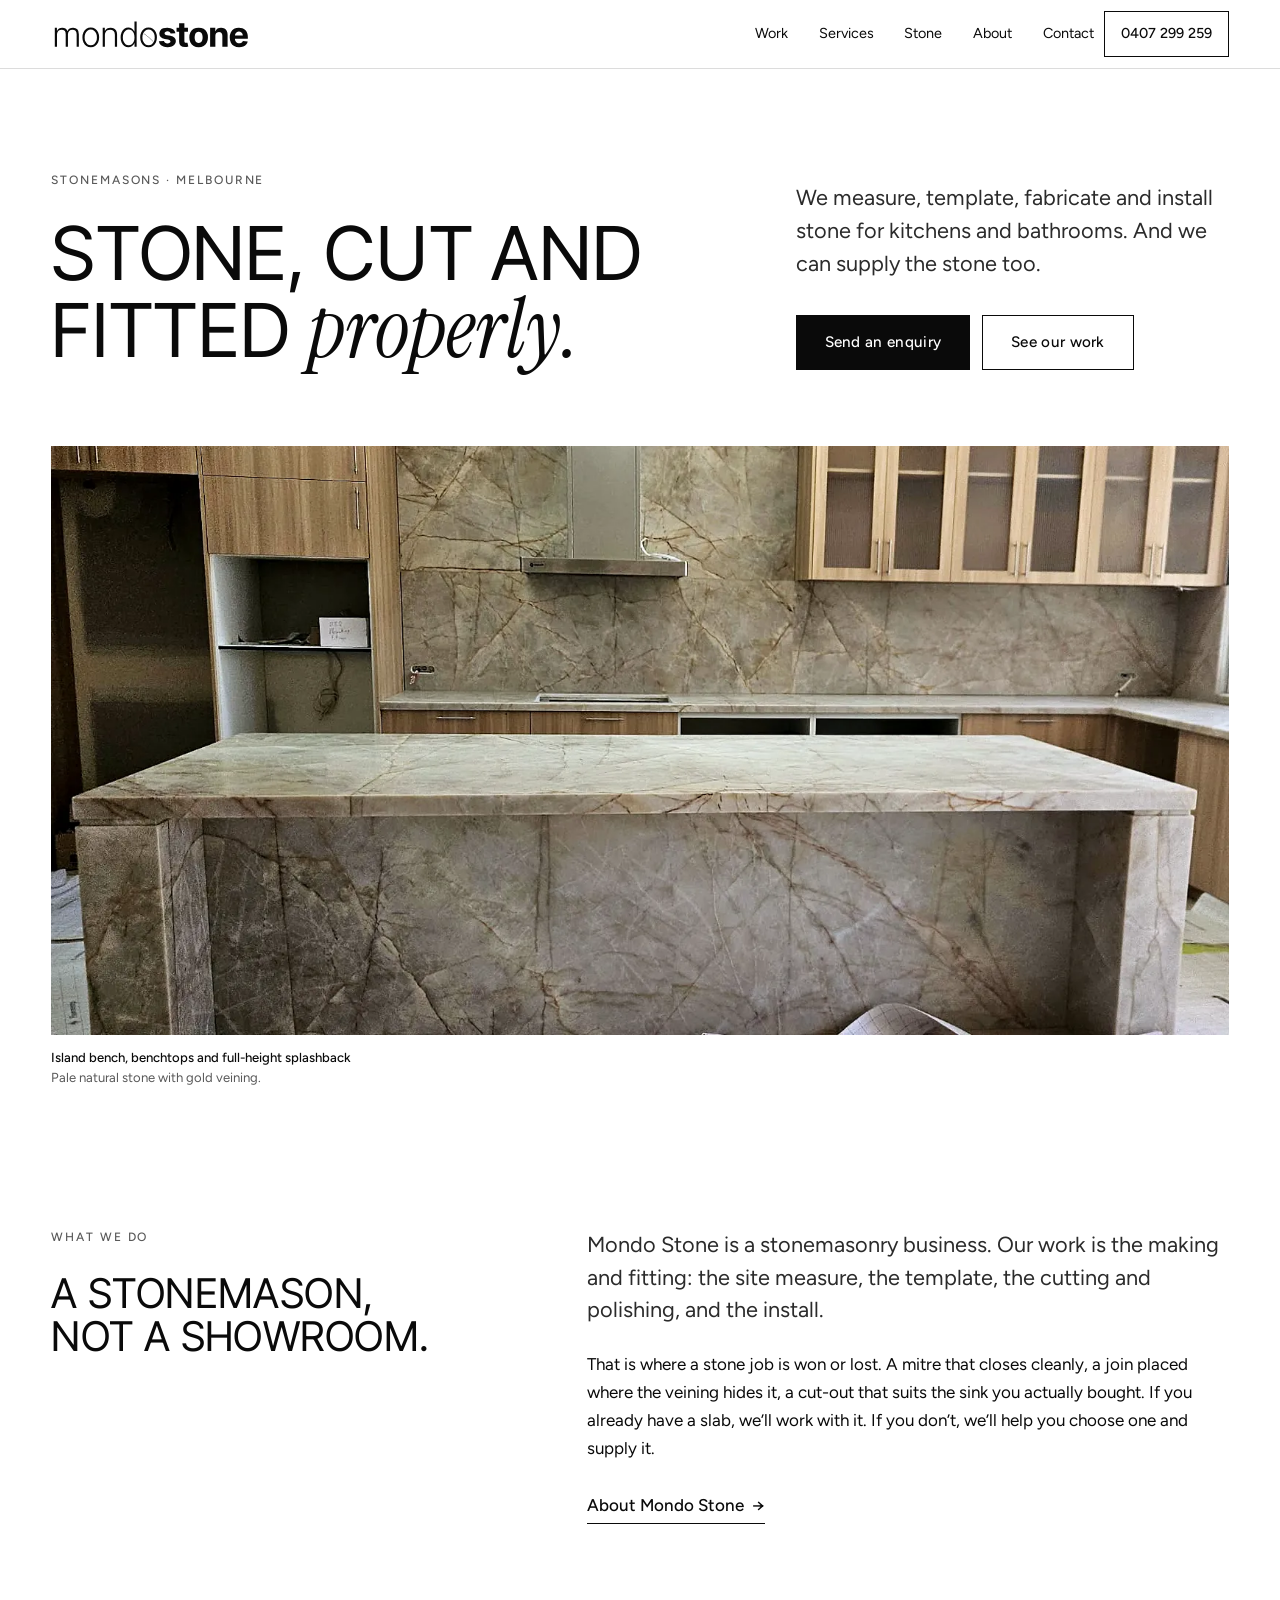
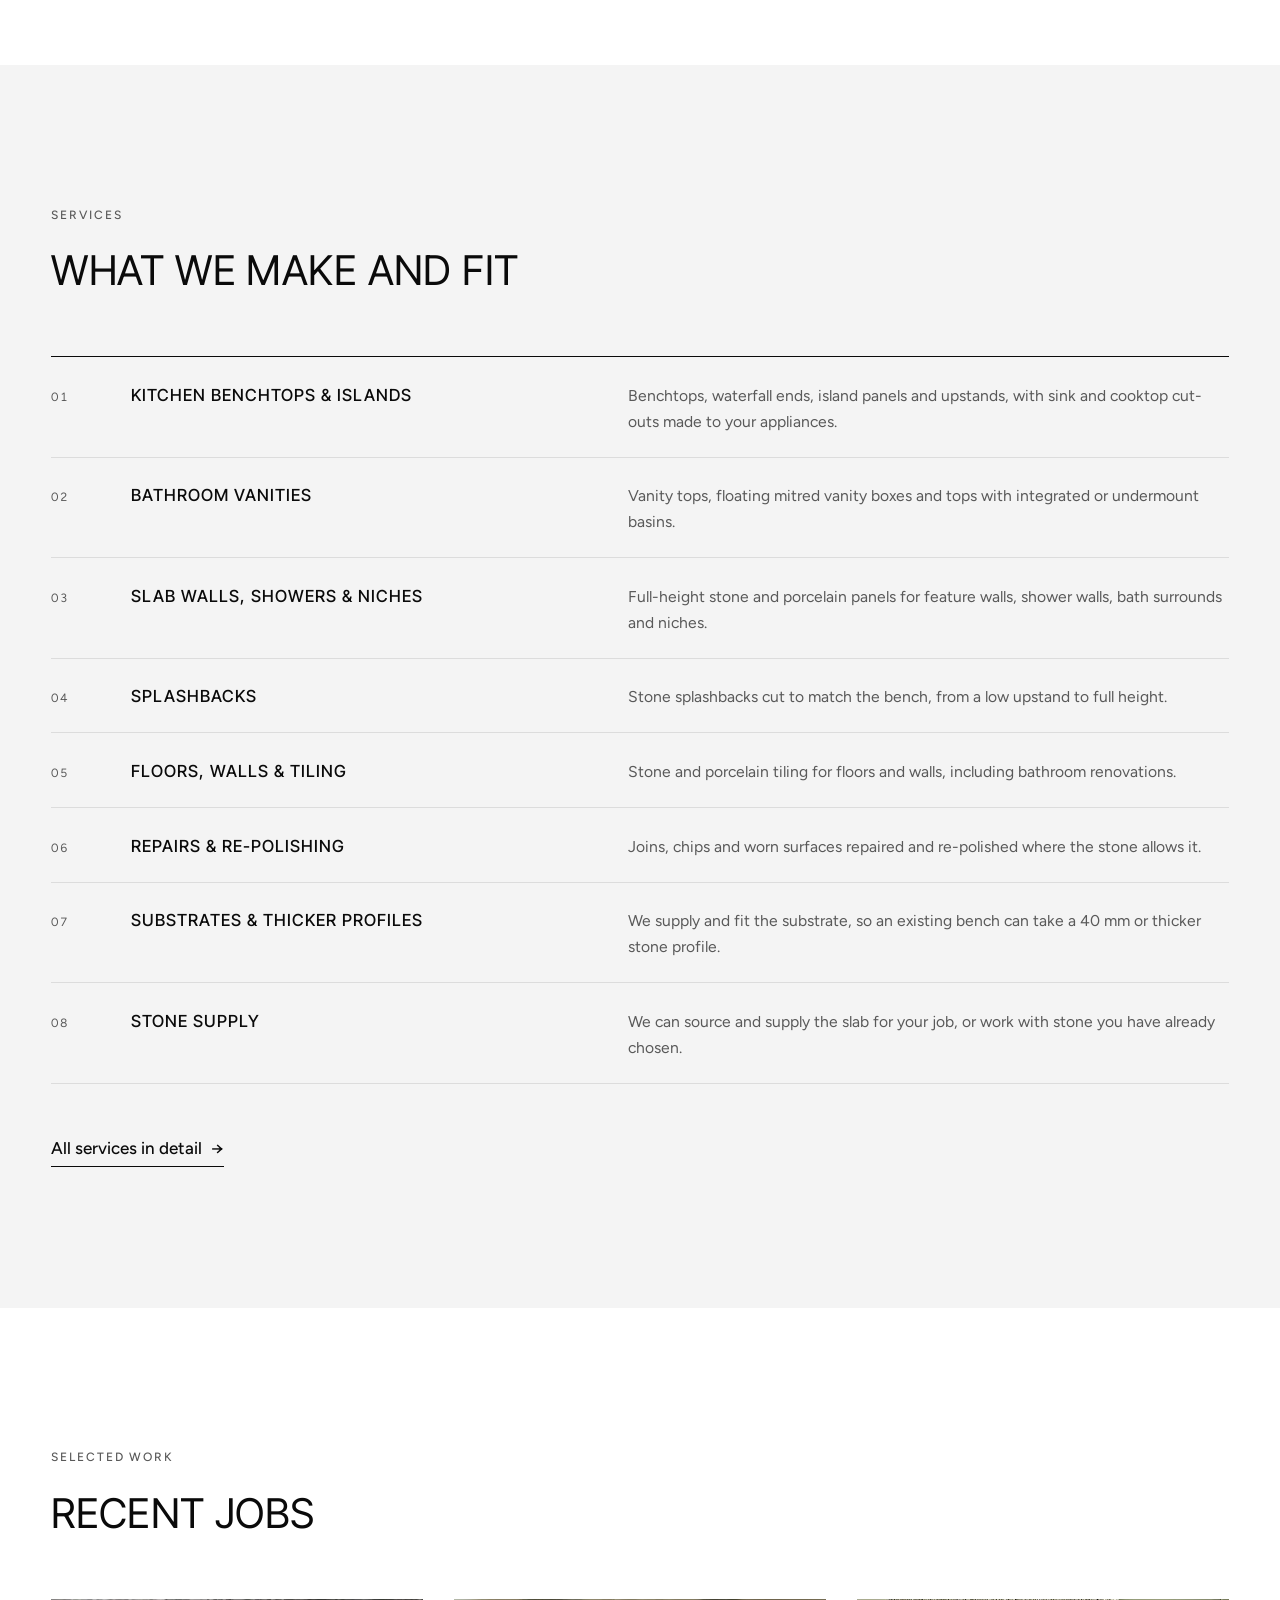
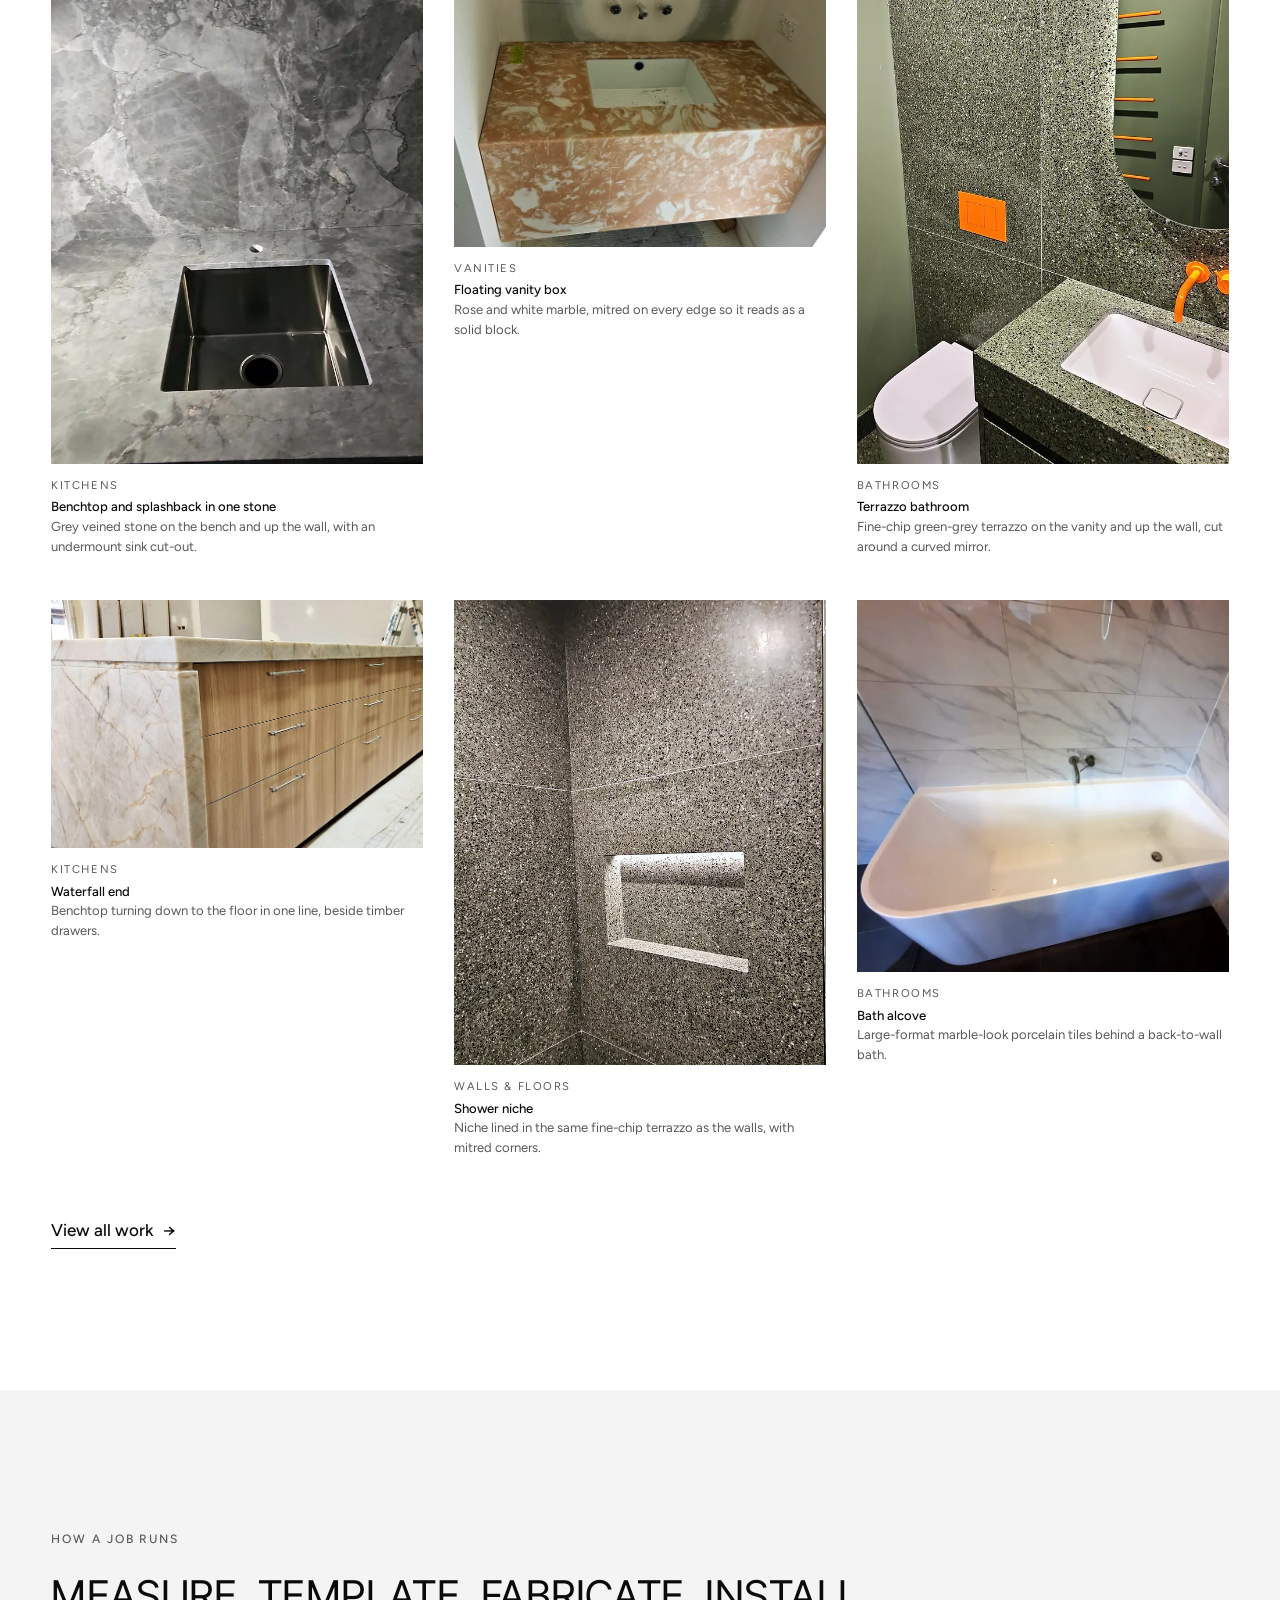
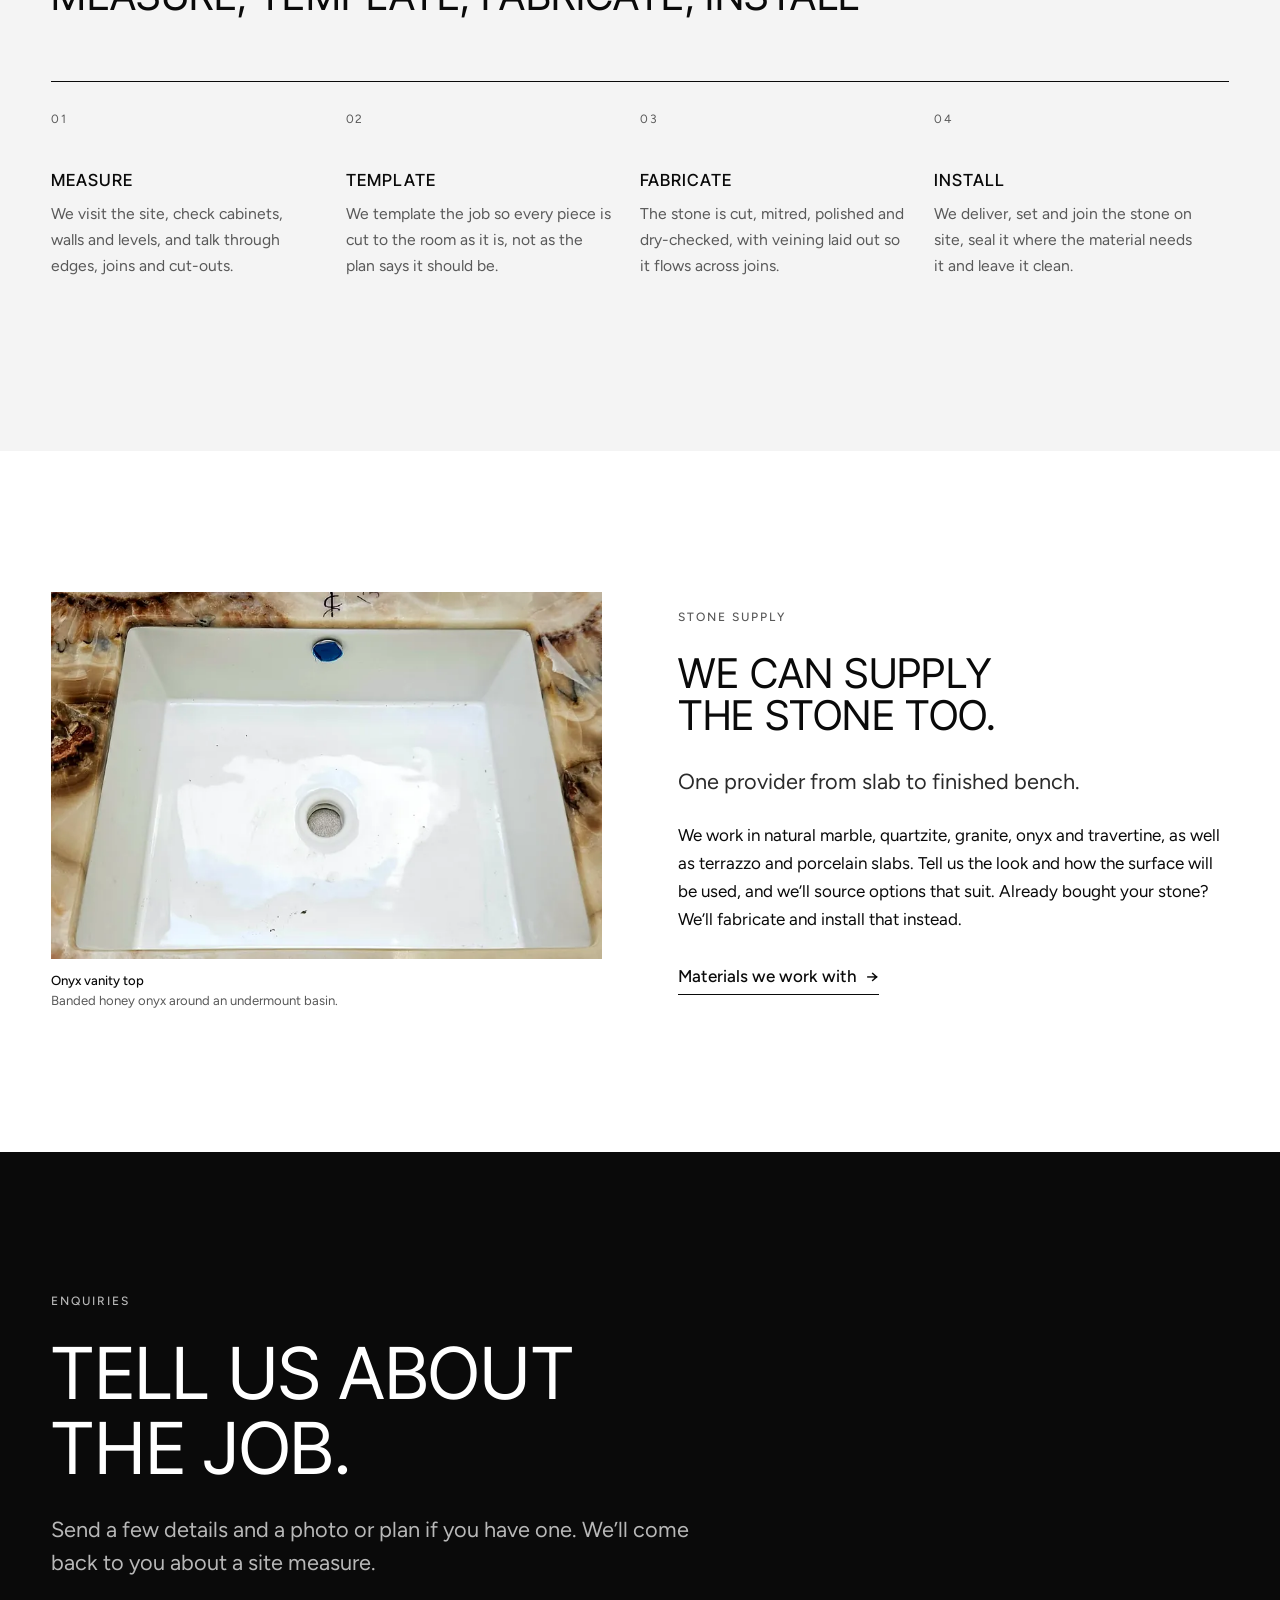
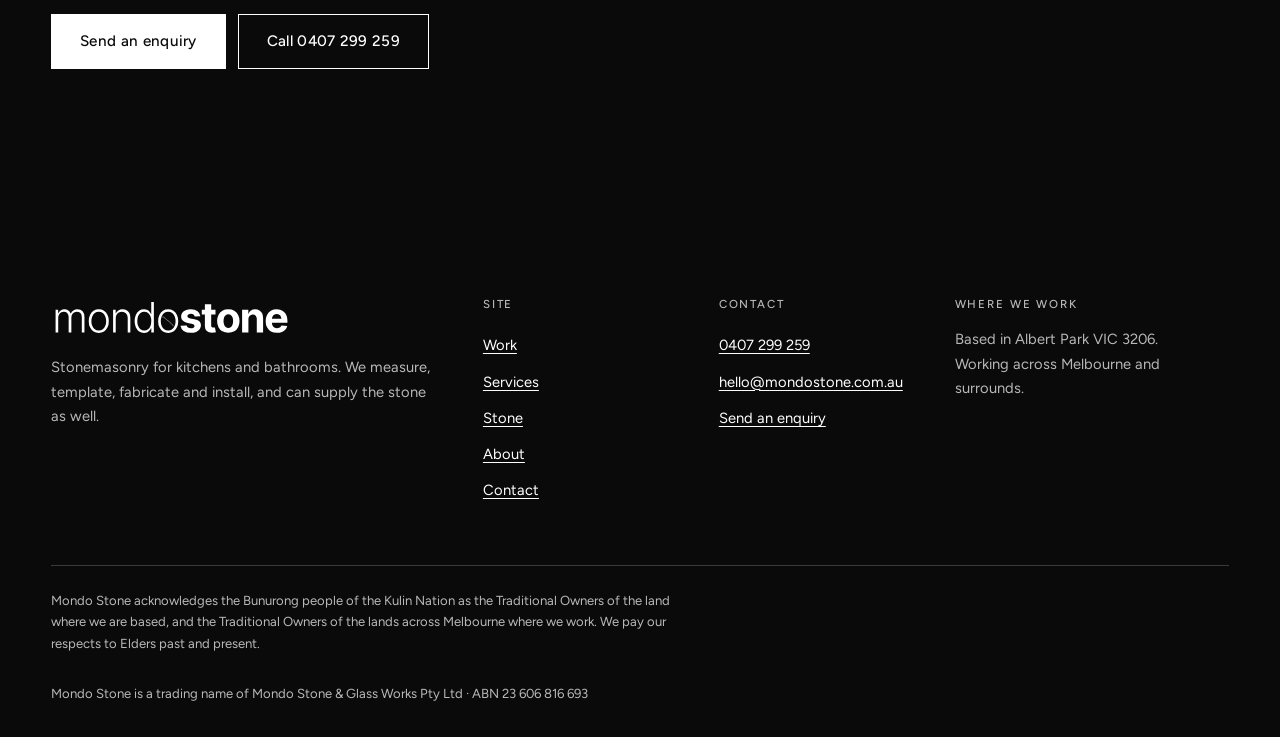
==== commit fb80b32a: "Update preview: lowercase mondostone logo Co-Authored-By: Claude Opus 5.5 <noreply@anthropic.com>" ====
--- a/index.html
+++ b/index.html
@@ -52,7 +52,7 @@
 <a class="skip" href="#main">Skip to content</a>
 <header class="site-header">
   <div class="wrap">
-    <a class="brand" href="index.html"><img src="images/logo/mondo-stone-logo-inline.svg" alt="Mondo Stone, home" width="238" height="28"></a>
+    <a class="brand" href="index.html"><img src="images/logo/mondo-stone-logo-inline.svg" alt="Mondo Stone, home" width="199" height="30"></a>
     <div class="header-right">
       <nav class="nav" id="site-nav" aria-label="Main"><ul><li><a href="work.html">Work</a></li><li><a href="services.html">Services</a></li><li><a href="stone.html">Stone</a></li><li><a href="about.html">About</a></li><li><a href="contact.html">Contact</a></li></ul></nav>
       <a class="header-phone" href="tel:+61407299259" aria-label="Call Mondo Stone on 0407 299 259">0407 299 259</a>
@@ -150,7 +150,7 @@
   <div class="wrap">
     <div class="footer-grid">
       <div>
-        <p class="footer-brand"><img src="images/logo/mondo-stone-logo-white.svg" alt="Mondo Stone" width="223" height="64"></p>
+        <p class="footer-brand"><img src="images/logo/mondo-stone-logo-white.svg" alt="Mondo Stone" width="238" height="36"></p>
         <p>Stonemasonry for kitchens and bathrooms. We measure, template, fabricate and install, and can supply the stone as well.</p>
       </div>
       <div>
--- a/css/site.css
+++ b/css/site.css
@@ -64,7 +64,7 @@
 .site-header { position: sticky; top: 0; z-index: 50; background: rgba(255,255,255,.96); border-bottom: 1px solid var(--line); }
 .site-header .wrap { display: flex; align-items: center; justify-content: space-between; gap: 16px; min-height: 68px; }
 .brand { display: inline-flex; align-items: center; padding: 10px 0; line-height: 0; }
-.brand img { height: 28px; width: auto; display: block; background: none; }
+.brand img { height: 30px; width: auto; display: block; background: none; }
 .nav { display: flex; align-items: center; gap: clamp(16px, 2.4vw, 36px); }
 .nav ul { display: flex; gap: clamp(16px, 2.4vw, 36px); list-style: none; margin: 0; padding: 0; }
 .nav a { font-size: .9rem; text-decoration: none; padding: 12px 0; display: inline-block; border-bottom: 1px solid transparent; transition: border-color .2s var(--ease); }
@@ -85,7 +85,7 @@
   .nav a[aria-current="page"] { font-weight: 600; }
 }
 @media (max-width: 400px) {
-  .brand img { height: 20px; }
+  .brand img { height: 24px; }
   .header-phone { padding: 10px 10px; font-size: .85rem; }
 }
 
@@ -210,7 +210,7 @@
 .site-footer ul { list-style: none; margin: 0; padding: 0; }
 .site-footer p { color: var(--on-ink-muted); }
 .footer-brand { margin-bottom: 1.25rem; line-height: 0; }
-.footer-brand img { height: 64px; width: auto; background: none; }
+.footer-brand img { height: 36px; width: auto; background: none; }
 .footer-base { margin-top: 56px; padding-top: 24px; border-top: 1px solid #3a3a3a; display: grid; gap: 14px; color: var(--on-ink-muted); font-size: .82rem; }
 .footer-base p { max-width: 80ch; }
 
